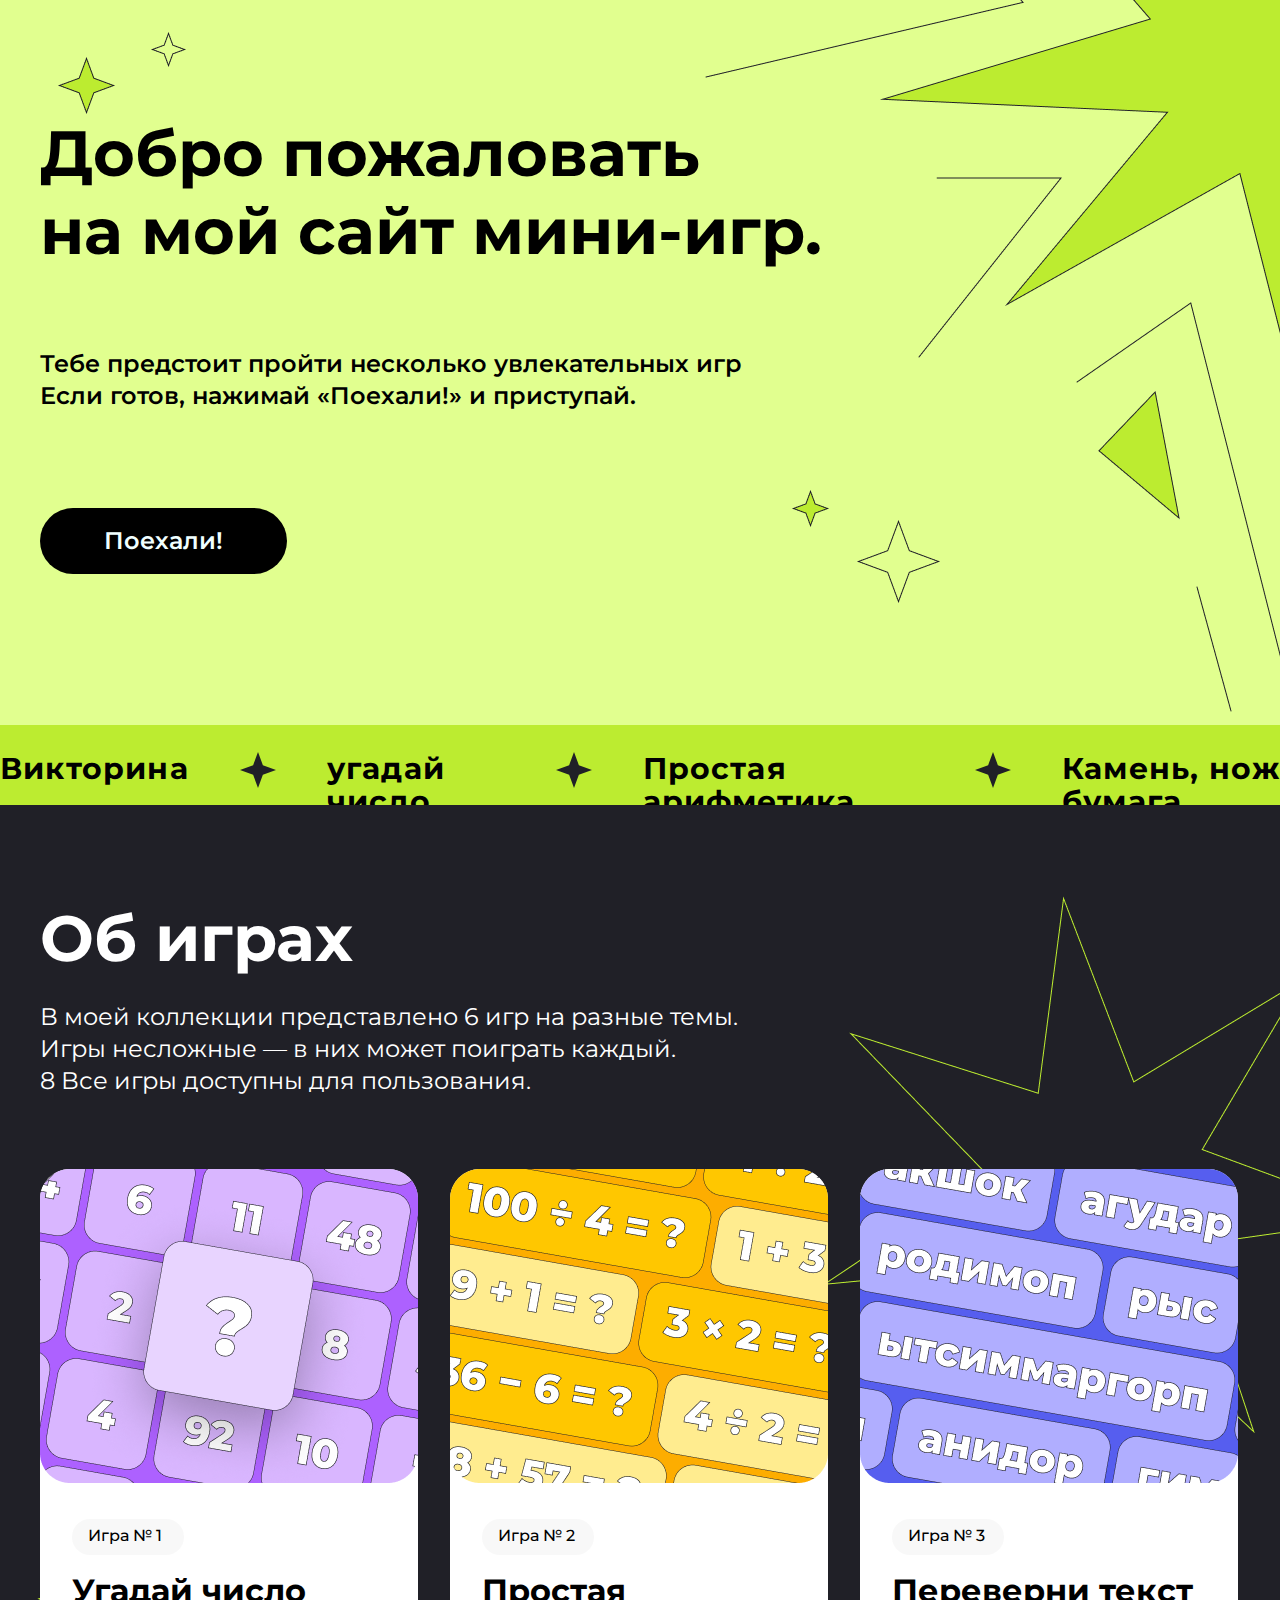
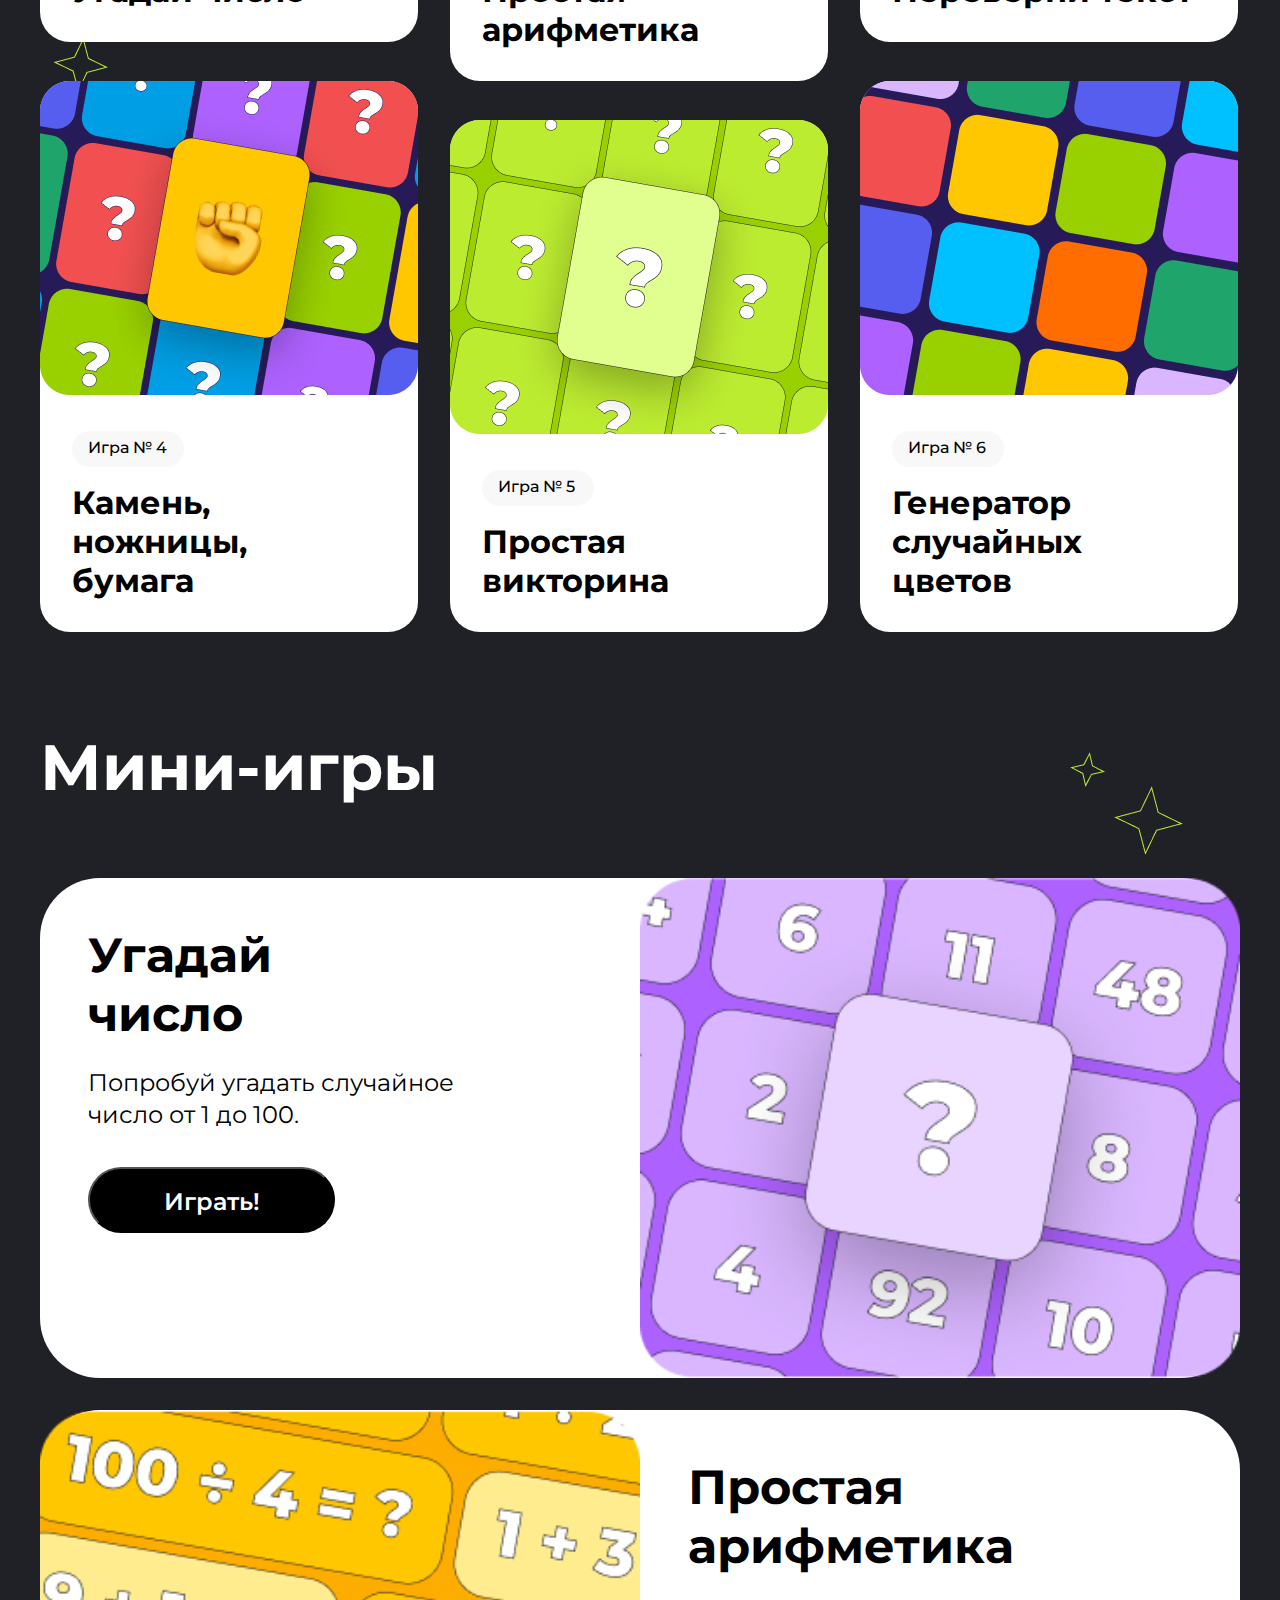
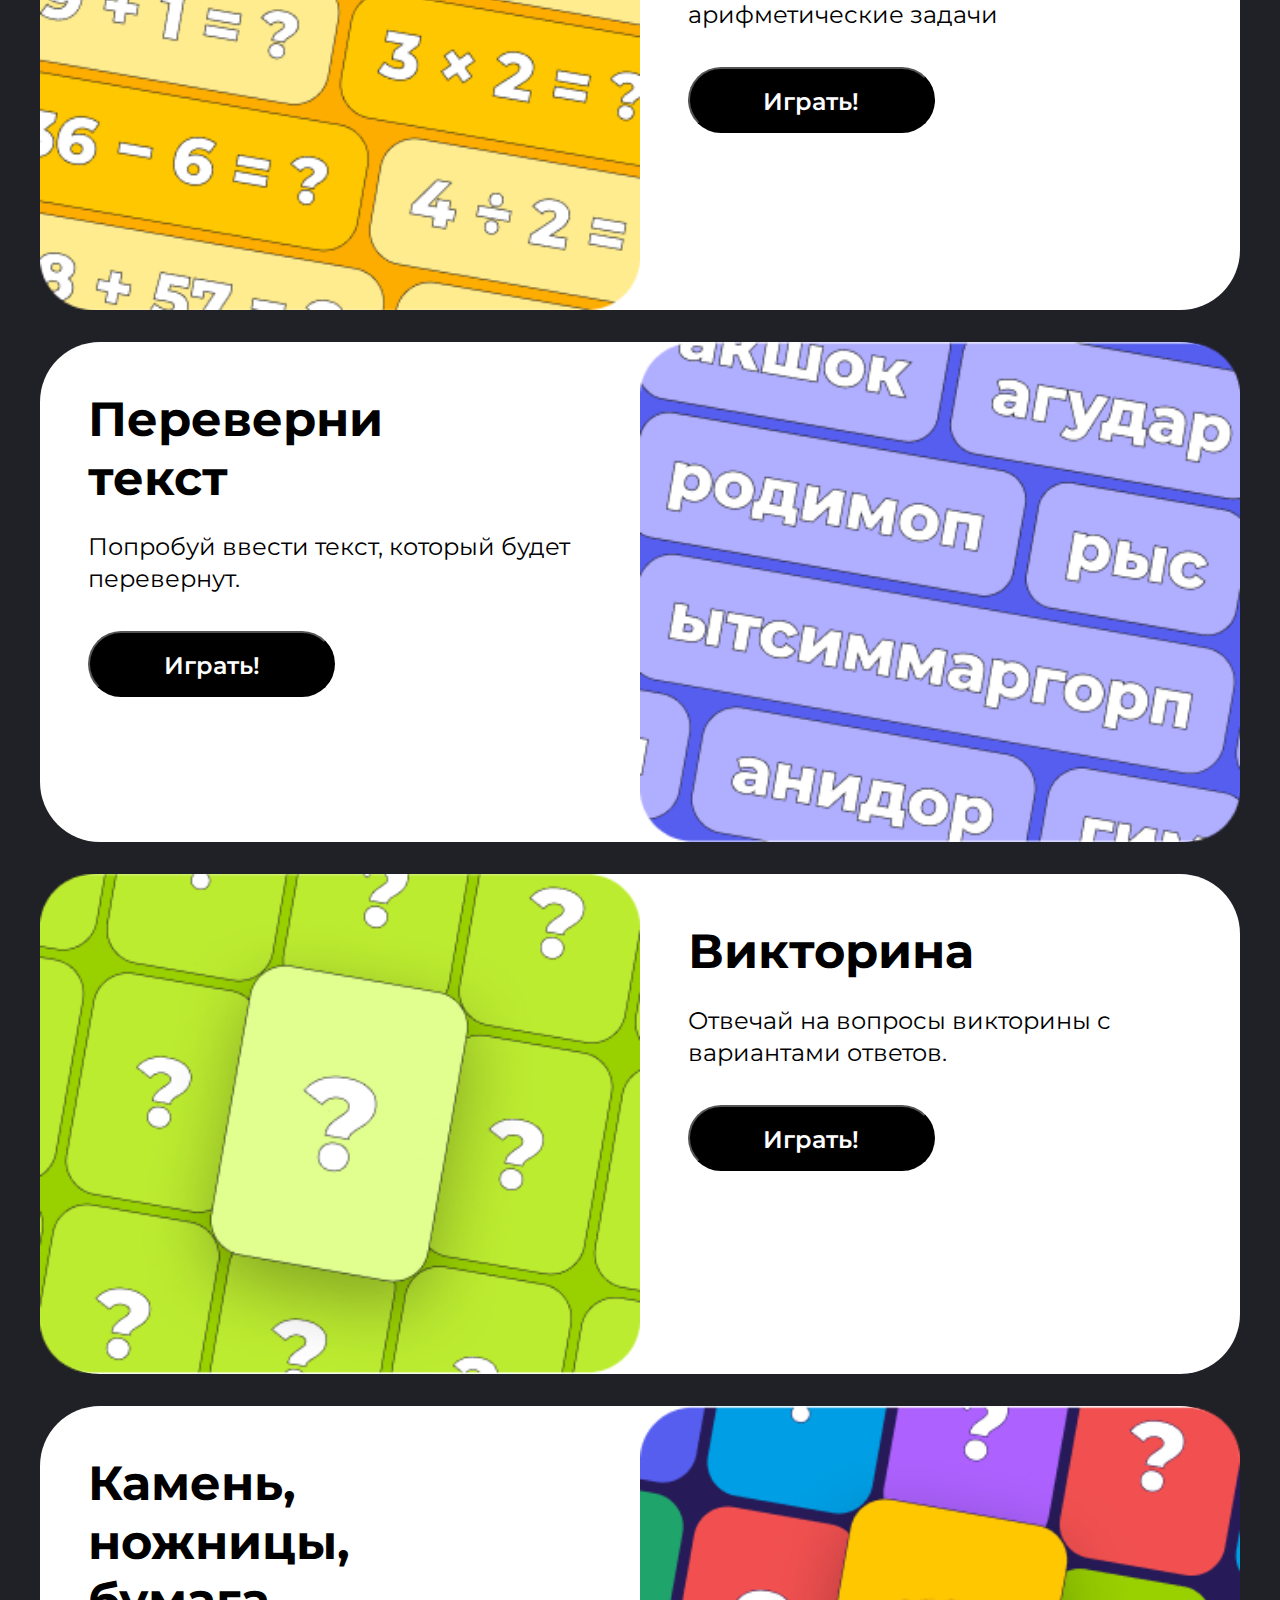
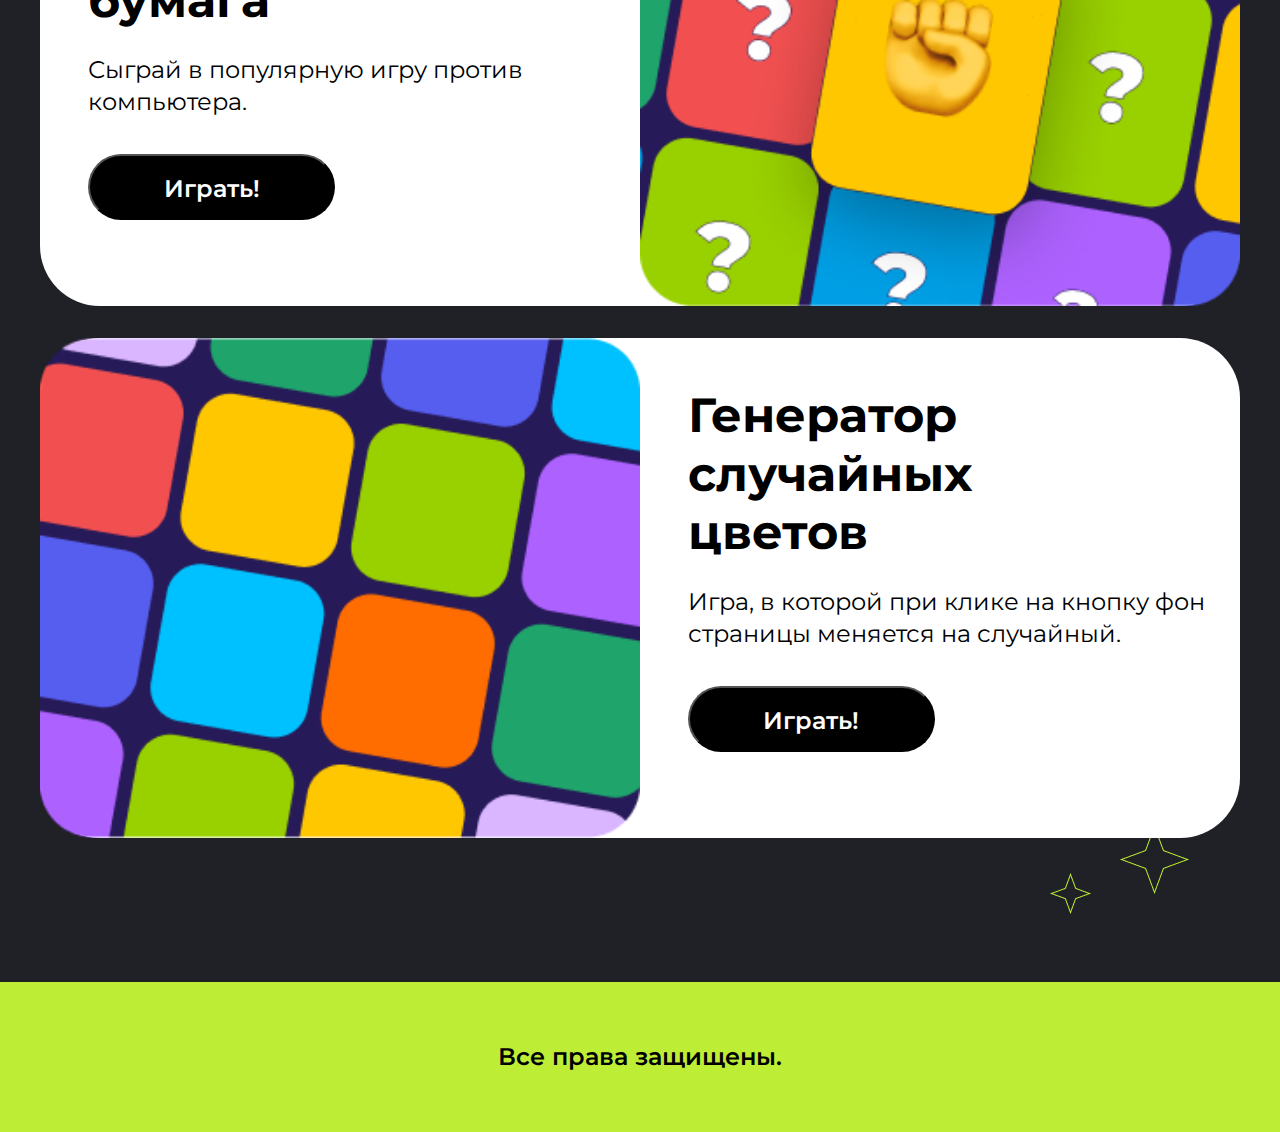
==== index.html @ 5c5d8365 "Курсовая работа" ====
<!DOCTYPE html>
<html lang="en">
<head>
    <meta charset="UTF-8">
    <meta name="viewport" content="width=device-width, initial-scale=1.0">
    <title>hallo world</title>
    <link rel="preconnect" href="https://fonts.googleapis.com">
<link rel="preconnect" href="https://fonts.gstatic.com" crossorigin>
<link href="https://fonts.googleapis.com/css2?family=Montserrat:ital,wght@0,400..700;1,100..900&display=swap" rel="stylesheet">
    <link rel="stylesheet" href="style.css">
    </head>
<body>
    <header class="header fon ">
    <section class="mid center">
    <h1 class="title">Добро пожаловать <br>на мой сайт мини-игр.</h1>
    <div class="paragraph"><p class="text"> Тебе предстоит пройти несколько увлекательных игр
                         Если готов, нажимай «Поехали!» и приступай.
    </div>
       <a class="button_go" href="#section-mid">Поехали!</a>   

        <div class="star__bottom ">
    </div>
    </section>
</header>
<div class="fon-footer">
<div class="strip-bottom">
    <h2 class="header-text">Викторина</h2>
    <img class="star-running" src="./img/Star-bottom.svg" alt="star">
    <h2 class="header-text">угадай число</h2>
    <img class="star-running" src="./img/Star-bottom.svg" alt="star">
    <h2 class="header-text">Простая арифметика</h2>
    <img class="star-running" src="./img/Star-bottom.svg" alt="star">
   <h2 class="header-text">Камень, ножницы, бумага</h2>
    <img class="star-running" src="./img/Star-bottom.svg" alt="star">
    <h2 class="header-text">Генератор случайных цветов</h2>
    <img class="star-running" src="./img/Star-bottom.svg" alt="star">
    <h2 class="header-text">Викторина</h2>
    <img class="star-running" src="./img/Star-bottom.svg" alt="star">
    <h2 class="header-text">угадай число</h2>
    <img class="star-running" src="./img/Star-bottom.svg" alt="star">
    <h2 class="header-text">Простая арифметика</h2>
    <img class="star-running" src="./img/Star-bottom.svg" alt="star">
   <h2 class="header-text">Камень, ножницы, бумага</h2>
    <img class="star-running" src="./img/Star-bottom.svg" alt="star">
    <h2 class="header-text">Генератор случайных цветов</h2>
    <img class="star-running" src="./img/Star-bottom.svg" alt="star">
</div>
</div>
<section class="game-box center" id="section-mid">
    <div class="about-g">
        <h1 class="title-g">Об играх</h1>
        <p class="text-bott">В моей коллекции представлено 6 игр на разные темы. <br>
            Игры несложные — в них может поиграть каждый. <br>8
         Все игры доступны для пользования.</p> 
        </div>
<div class="box-top">
 <div class="game-1 wrapper" id="game-1">
  <a href="#"><img class="mobile-img" src="./img/game1.png" alt="box_image"></a>
  <div class="cart-fon">
  <div class="cart-text">Игра № 1</div>
  <h1 class="cart-name">Угадай число</h1>
</div>
  </div>
    <div class="game-2 wrapper" id="game-2">
        <a href="#"><img class="mobile-img" src="./img/game2.png" alt="box_image"></a>
        <div class="cart-fon">
            <div class="cart-text">Игра № 2</div>
            <h1 class="cart-name">Простая <br> арифметика</h1>
          </div>
        </div>
    <div class="game-1 wrapper" id="game-3">
       <a href="#"> <img class="mobile-img" src="./img/game3.png" alt="box_image"></a>
        <div class="cart-fon">
            <div class="cart-text">Игра № 3</div>
            <h1 class="cart-name">Переверни текст</h1>
          </div>
    </div>
</div>
<div class="box-bottom">
    <div class="game-4 wrapper" id="game-4" >
        <a href="#"><img class="mobile-img" src="./img/game4.png" alt="box_image"></a>
        <div class="cart-fon">
            <div class="cart-text">Игра № 4</div>
            <h1 class="cart-name">Камень,<br>
                                  ножницы,<br>
                                  бумага</h1>
          </div>
    </div>
    <div class="game-2 wrapper" id="game-5">
            <a href="#"><img class="mobile-img" src="./img/game5.png" alt="box_image"></a>
            <div class="cart-fon">
                <div class="cart-text">Игра № 5</div>
                <h1 class="cart-name">Простая <br>
                                      викторина</h1>
              </div>
    </div>

    <div class="game-4 wrapper" id="game-6">
       <a href="#"><img class="mobile-img" src="./img/game6.png" alt="box_image"></a>
        <div class="cart-fon">
            <div class="cart-text">Игра № 6</div>
            <h1 class="cart-name">Генератор <br>
                                  случайных <br>
                                  цветов</h1>
          </div>
    </div>
</div>
</section>
<section class="top center">
    <div>
        <h1 class="text-mini" >Мини-игры</h1>
    </div>
        <div class="gap-games">
    <article class="cart1">
        <a  href="#game-1"> <img class="img-mini" src="./img/minigame1.png" alt=""></a>
        <div class="info">
            <h2 class="text-gamemini">Угадай число</h2>
            <p class="text-random">Попробуй угадать случайное <br>
                                   число от 1 до 100.</p>
            <button onclick="starGame();"  class="button-mini" >Играть!</button>
        </div>
    </article>
    <article class="cart2">
        <a href="#game-2"> <img class="img-mini" src="./img/minigame2.png" alt=""></a>
        <div class="info">
            <h2 class="text-gamemini">Простая арифметика</h2>
            <p class="text-random"> арифметические задачи</p>
            <button onclick="game2();" class="button-mini">Играть!</button>
        </div>
    </article>
    <article class="cart1">
        <a href="#game-3"> <img class="img-mini" src="./img/minigame3.png" alt=""></a>
        <div class="info">
            <h2 class="text-gamemini">Переверни текст</h2>
            <p class="text-random">Попробуй ввести текст, который будет перевернут.</p>
            <button onclick="game3();" class="button-mini">Играть!</button>
        </div>
    </article>
    <article class="cart2">
        <a href="#game-4"> <img class="img-mini" src="./img/minigame4.png" alt=""></a>
        <div class="info">
            <h2 class="text-gamemini">Викторина</h2>
            <p class="text-random">Отвечай на вопросы викторины с вариантами ответов. </p>
            <button onclick="Victorina();" class="button-mini">Играть!</button>
        </div>
    </article>
    <article class="cart3">
        <a href="#game-5"> <img class="img-mini" src="./img/minigame5.png" alt=""></a>
        <div class="info">
            <h2 class="text-gamemini">Камень, ножницы, бумага</h2>
            <p class="text-random">Сыграй в популярную игру против компьютера.</p>
            <button onclick="game5();" class="button-mini">Играть!</button>
        </div>
    </article>
    <article class=" cart4">
        <a href="#game-6"> <img class="img-mini" src="./img/minigame6.png" alt=""></a>
        <div class="info">
            <h2 class="text-gamemini">Генератор случайных цветов</h2>
            <p class="text-random">Игра, в которой при клике на кнопку фон страницы меняется на случайный.</p>
            <button onclick="game6();" class="button-mini">Играть!</button>
        </div>
    </article>
</div>
</section>
<section class="footer">
    <h1 class="footer-text">Все права защищены.</h1>
</section>
<script src="allgames.js"></script>
</body>
</html>
---- style.css ----
* {
  margin: 0;
  padding: 0;
}

html {
  scroll-behavior: smooth;
}

.center {
  padding-left: calc(50% - 600px);
  padding-right: calc(50% - 600px);
}

.fon {
  background-color: rgb(225, 255, 143);
  background-image: url(./img/Group\ 1597880566.png), url(./img/star\ top.png), url(./img/star\ bottom.png);
  background-repeat: no-repeat;
  background-position: calc(100% + 500px) -410px, 5% 5%, 70% 80%;
  padding-top: 69px;
  padding-bottom: 151px;
}

.star__top {
  margin-left: 156px;
  margin-right: 1249px;
}

.star__big_top {
  margin-left: 63px;
  margin-right: 1320px;
}

.mid {
  padding-top: 45px;
  padding-right: 551px;
  display: flex;
  flex-direction: column;
  flex-wrap: wrap;
}

.title {
  font-family: Montserrat;
  font-size: 64px;
  font-weight: 600px;
  line-height: 78.02px;
  text-align: left;
  max-width: 1200px;
}

.paragraph {
  max-width: 1200px;
}

.text {
  font-family: Montserrat;
  font-size: 24px;
  font-weight: 600;
  line-height: 32px;
  text-align: left;
  padding-bottom: 48px;
  max-width: 720px;
}

.button_go {
  text-decoration: none;
  color: azure;
  width: 247px;
  background-color: black;
  gap: 10px;
  border-radius: 60px;
  border: 1px 0px 0px 0px;
  font-family: Montserrat;
  font-size: 24px;
  font-weight: 600;
  line-height: 34.01px;
  text-align: center;
  padding-top: 16px;
  padding-bottom: 16px;
  margin-top: 48px;
}

.button_go:hover {
  background-color: #fff;
  color: black;
}

.star__bottom {
  padding-left: 948px;
  padding-right: 455px;
}

.star__bottom_big {
  padding-left: 1013px;
  padding-right: 344px;
  margin-bottom: 59px;
}

.fon-footer {
  background-color: #BCEC30;
  max-width: 100%;
  overflow: hidden;
}

.strip-bottom {
  width: 320%;
  display: flex;
  gap: 51px;
  height: 80px;
  animation: scrloll-Left-Rirht 20s linear infinite;
}

@keyframes scrloll-Left-Rirht {
  from {
    transform: translatex(0%);
  }
  to {
    transform: translatex(-100%);
  }
}
.header-text {
  font-family: Montserrat;
  font-size: 30px;
  font-weight: 700;
  line-height: 33px;
  letter-spacing: 0.04em;
  text-align: left;
  padding-top: 27px;
}

.star-running {
  width: 36px;
  height: 36px;
  padding-top: 27px;
  padding-bottom: 27px;
}

.text_footer {
  font-family: Montserrat;
  font-size: 30px;
  font-weight: 700;
  line-height: 33px;
  letter-spacing: 0.04em;
  text-align: left;
  color: rgb(32, 32, 39);
}

.game-box {
  background: rgb(32, 32, 39);
  background-image: url(./img/Star\ 1.png), url(./img/star\ game.png);
  background-repeat: no-repeat;
  background-position: 100% 10%, 3% 57%;
  padding-bottom: 50px;
}

.box-top {
  display: block;
  display: flex;
  gap: 32px;
}

.box-bottom {
  display: flex;
  align-items: flex-end;
  gap: 32px;
}

.about-g {
  padding-top: 94px;
}

.title-g {
  width: 314px;
  height: 78px;
  font-family: Montserrat;
  font-size: 64px;
  font-weight: 700;
  line-height: 78.02px;
  text-align: left;
  color: rgb(255, 255, 255);
  margin-bottom: 24px;
}

.text-bott {
  font-family: Montserrat;
  font-size: 24px;
  font-weight: 400;
  line-height: 32px;
  text-align: left;
  color: rgb(255, 255, 255);
  margin-bottom: 72px;
}

.game-1 {
  height: 473px;
  background-color: #fff;
  gap: 0px;
  opacity: 0px;
  border-radius: 30px 30px 30px 30px;
}

.game-2 {
  height: 512px;
  background-color: #fff;
  gap: 0px;
  opacity: 0px;
  border-radius: 30px 30px 30px 30px;
}

.game-4 {
  height: 551px;
  background-color: #fff;
  gap: 0px;
  opacity: 0px;
  border-radius: 30px 30px 30px 30px;
}

.cart-fon {
  padding: 32px 32px 36px 32px;
  gap: 10px;
  border-radius: 0px 0px 30px 30px;
  opacity: 0px;
}

.cart-text {
  font-family: Montserrat;
  font-size: 16px;
  font-weight: 500;
  line-height: 17.6px;
  text-align: left;
  color: black;
  width: 80px;
  margin-bottom: 16px;
  padding-top: 32px;
  padding-left: 16px;
  padding-right: 16px;
  padding: 8px 16px 10px 16px;
  gap: 0px;
  border-radius: 52.58px;
  opacity: 0px;
  background-color: rgba(247, 247, 247, 0.838);
}

.cart-name {
  font-family: Montserrat;
  font-size: 32px;
  font-weight: 700;
  line-height: 39.01px;
  text-align: left;
}

.wrapper {
  transform: 3s all;
}

.wrapper:hover {
  transform: scale(110%);
}

.top {
  height: 3500px;
  background: rgb(32, 32, 39);
  background-image: url(./img/starforgamestop.png), url(./img/starforgamesbottom.png);
  background-position: 92% 2%, 92% 98%;
  background-repeat: no-repeat;
}

.gap-games {
  gap: 32px;
  display: flex;
  flex-direction: column;
}

.text-mini {
  font-family: Montserrat;
  font-size: 64px;
  font-weight: 700;
  line-height: 78.02px;
  text-align: left;
  color: #fff;
  padding-top: 46px;
  padding-bottom: 72px;
}

.cart1 {
  height: 500px;
  background-color: #fff;
  border-radius: 60px;
  display: flex;
  flex-direction: row-reverse;
  justify-content: space-between;
}

.cart2 {
  height: 500px;
  background-color: #fff;
  border-radius: 60px;
  display: flex;
}

.cart3 {
  height: 500px;
  background-color: #fff;
  border-radius: 60px;
  display: flex;
  flex-direction: row-reverse;
  justify-content: space-between;
}

.cart4 {
  height: 500px;
  background-color: #fff;
  border-radius: 60px;
  display: flex;
  justify-content: space-between;
}

.img-mini {
  height: 100%;
  border-radius: 30px;
}

.text-gamemini {
  font-family: Montserrat;
  font-size: 48px;
  font-weight: 700;
  line-height: 58.51px;
  text-align: left;
  margin-top: 48px;
  margin-bottom: 24px;
  max-width: 300px;
}

.text-random {
  font-family: Montserrat;
  font-size: 24px;
  font-weight: 400;
  line-height: 32px;
  text-align: left;
}

.button-mini {
  width: 247px;
  height: 66px;
  padding: 16px 28px 16px 28px;
  gap: 10px;
  border-radius: 60px;
  background-color: black;
  margin-top: 36px;
  font-family: Montserrat;
  font-size: 24px;
  font-weight: 600;
  line-height: 34.01px;
  text-align: center;
  color: #fff;
}

.info {
  padding-left: 48px;
}

.footer {
  height: 150px;
  background: rgb(189, 237, 53);
}

.footer-text {
  font-family: Montserrat;
  font-size: 24px;
  font-weight: 600;
  line-height: 29.26px;
  text-align: center;
  padding-top: 60px;
  padding-bottom: 61px;
}

@media (max-width: 1068px) {
  .center {
    padding-left: 16px;
    padding-right: 16px;
  }
  .fon {
    background-image: url(./img/starformobile.png), url(./img/topstarmobile.png), url(./img/bottomstarmobile.png);
    background-position: 180% -25%, 10% 5%, 90% 95%;
    padding-top: 50px;
    padding-bottom: 144px;
  }
  .mid {
    padding-top: 45px;
    display: flex;
    flex-direction: row;
  }
  .title {
    font-family: Montserrat;
    font-size: 40px;
    font-weight: 700;
    line-height: 48.76px;
    text-align: center;
  }
  .text {
    height: 60px;
    font-family: Montserrat;
    font-size: 16px;
    font-weight: 400;
    line-height: 19.5px;
    text-align: center;
    padding-left: 24px;
    padding-right: 24px;
  }
  .button_go {
    gap: 10px;
    border-radius: 60px;
    border: 1px 0px 0px 0px;
    font-family: Montserrat;
    font-size: 16px;
    font-weight: 600;
    line-height: 22.67px;
    text-align: center;
    padding-left: 103px;
    padding-right: 103px;
    margin-left: 29px;
    margin-top: 0px;
    margin-right: 36px;
  }
  .button_go_go:hover {
    background-color: #fff;
    color: black;
  }
  .header-text {
    font-family: Montserrat;
    font-size: 16px;
    font-weight: 700;
    line-height: 17.6px;
    letter-spacing: 0.04em;
    text-align: left;
    padding: 17px;
  }
  .star-running {
    width: 19.34px;
    height: 19.34px;
    padding: 17px;
  }
  .strip-bottom {
    width: 3260px;
    height: 51px;
    display: flex;
    gap: 27px;
  }
  .top {
    top: 700px;
    background: rgb(32, 32, 39);
    height: 3782px;
  }
  .game-box {
    display: none;
  }
  .top {
    display: block;
  }
  .footer {
    display: block;
  }
  .text-mini {
    font-family: Montserrat;
    font-size: 40px;
    font-weight: 700;
    line-height: 48.76px;
    text-align: left;
    color: #fff;
    padding-top: 48px;
    padding-bottom: 48px;
  }
  .gap-games {
    display: flex;
    flex-direction: column;
    gap: 32px;
    padding-bottom: 48px;
  }
  .cart1 {
    height: 528px;
    max-width: 343px;
    border-radius: 27.22px 27px 27px 27px;
    background: rgb(255, 255, 255);
    display: flex;
    flex-direction: column;
    justify-content: flex-start;
  }
  .img-mini {
    max-width: 343px;
    height: 285px;
    border-radius: 30px;
  }
  .info {
    padding-left: 29px;
  }
  .cart2 {
    width: 343px;
    height: 567.63px;
    background-color: #fff;
    border-radius: 30px 30px 30px 30px;
    display: flex;
    flex-direction: column;
    justify-content: flex-start;
  }
  .cart3 {
    width: 343px;
    background-color: #fff;
    border-radius: 30px;
    height: 606.63px;
    display: flex;
    flex-direction: column;
    justify-content: flex-start;
  }
  .cart4 {
    width: 343px;
    background-color: #fff;
    border-radius: 30px;
    height: 626.63px;
    display: flex;
    flex-direction: column;
    justify-content: flex-start;
  }
  .text-gamemini {
    font-family: Montserrat;
    font-size: 32px;
    font-weight: 700;
    line-height: 39.01px;
    text-align: left;
    color: black;
    margin-top: 29px;
    margin-bottom: 16px;
  }
  .text-random {
    font-family: Montserrat;
    font-size: 16px;
    font-weight: 400;
    line-height: 19.5px;
    text-align: left;
  }
  .button-mini {
    text-decoration: none;
    background-color: black;
    border-radius: 60px 60px 60px 60px;
    border: 1px 0px 0px 0px;
    width: 285px;
    height: 55px;
    font-family: Montserrat;
    font-size: 16px;
    font-weight: 600;
    line-height: 22.67px;
    text-align: center;
    color: #fff;
    margin-top: 32px;
  }
  .button-mini2 {
    text-decoration: none;
    background-color: black;
    border-radius: 60px 60px 60px 60px;
    border: 1px 0px 0px 0px;
    width: 285px;
    height: 55px;
    font-family: Montserrat;
    font-size: 16px;
    font-weight: 600;
    line-height: 22.67px;
    text-align: center;
    color: #fff;
    margin-top: 24px;
  }
  .button-mini3 {
    text-decoration: none;
    background-color: black;
    border-radius: 60px 60px 60px 60px;
    border: 1px 0px 0px 0px;
    width: 285px;
    height: 55px;
    font-family: Montserrat;
    font-size: 16px;
    font-weight: 600;
    line-height: 22.67px;
    text-align: center;
    color: #fff;
  }
  .footer {
    background-color: rgb(189, 237, 53);
    padding-right: 16px;
    height: 100px;
  }
  .footer-text {
    font-family: Montserrat;
    font-size: 16px;
    font-weight: 600;
    line-height: 19.5px;
    text-align: center;
    padding-top: 40px;
    padding-bottom: 40px;
  }
}/*# sourceMappingURL=style.css.map */
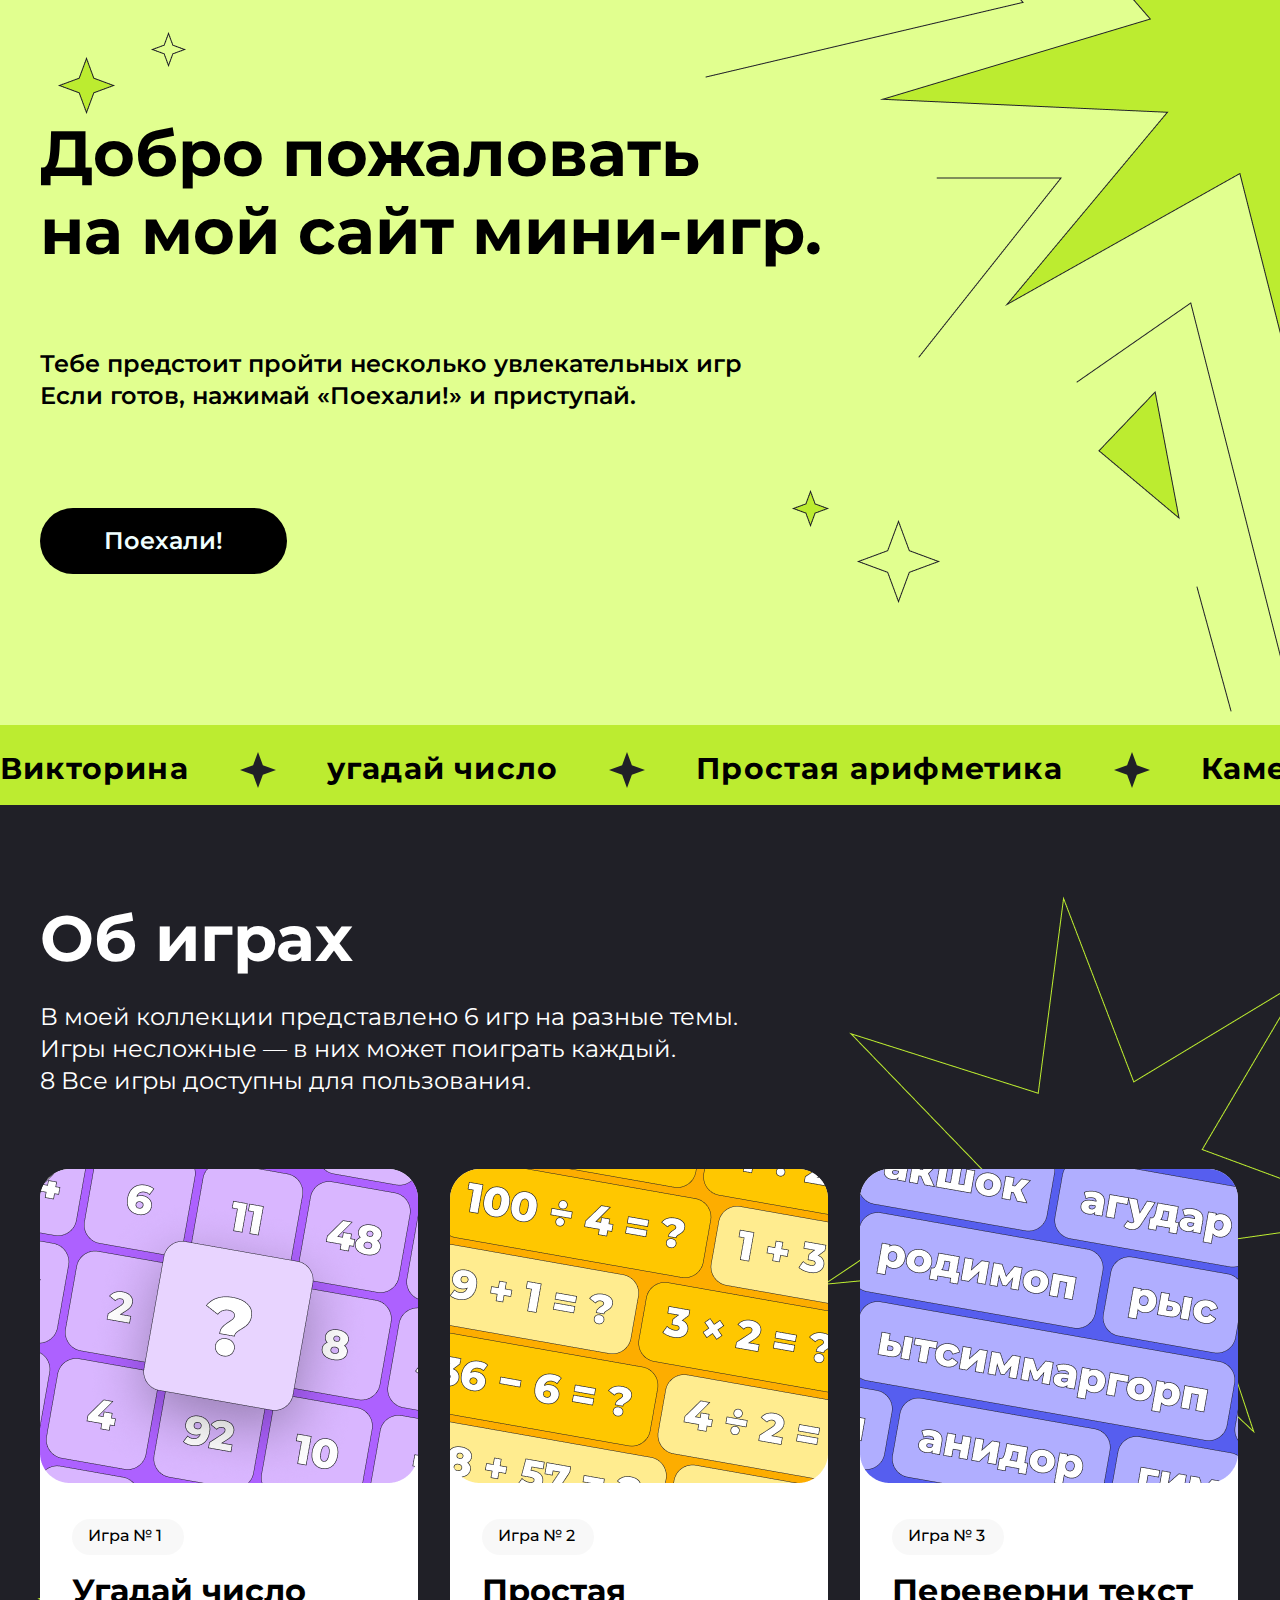
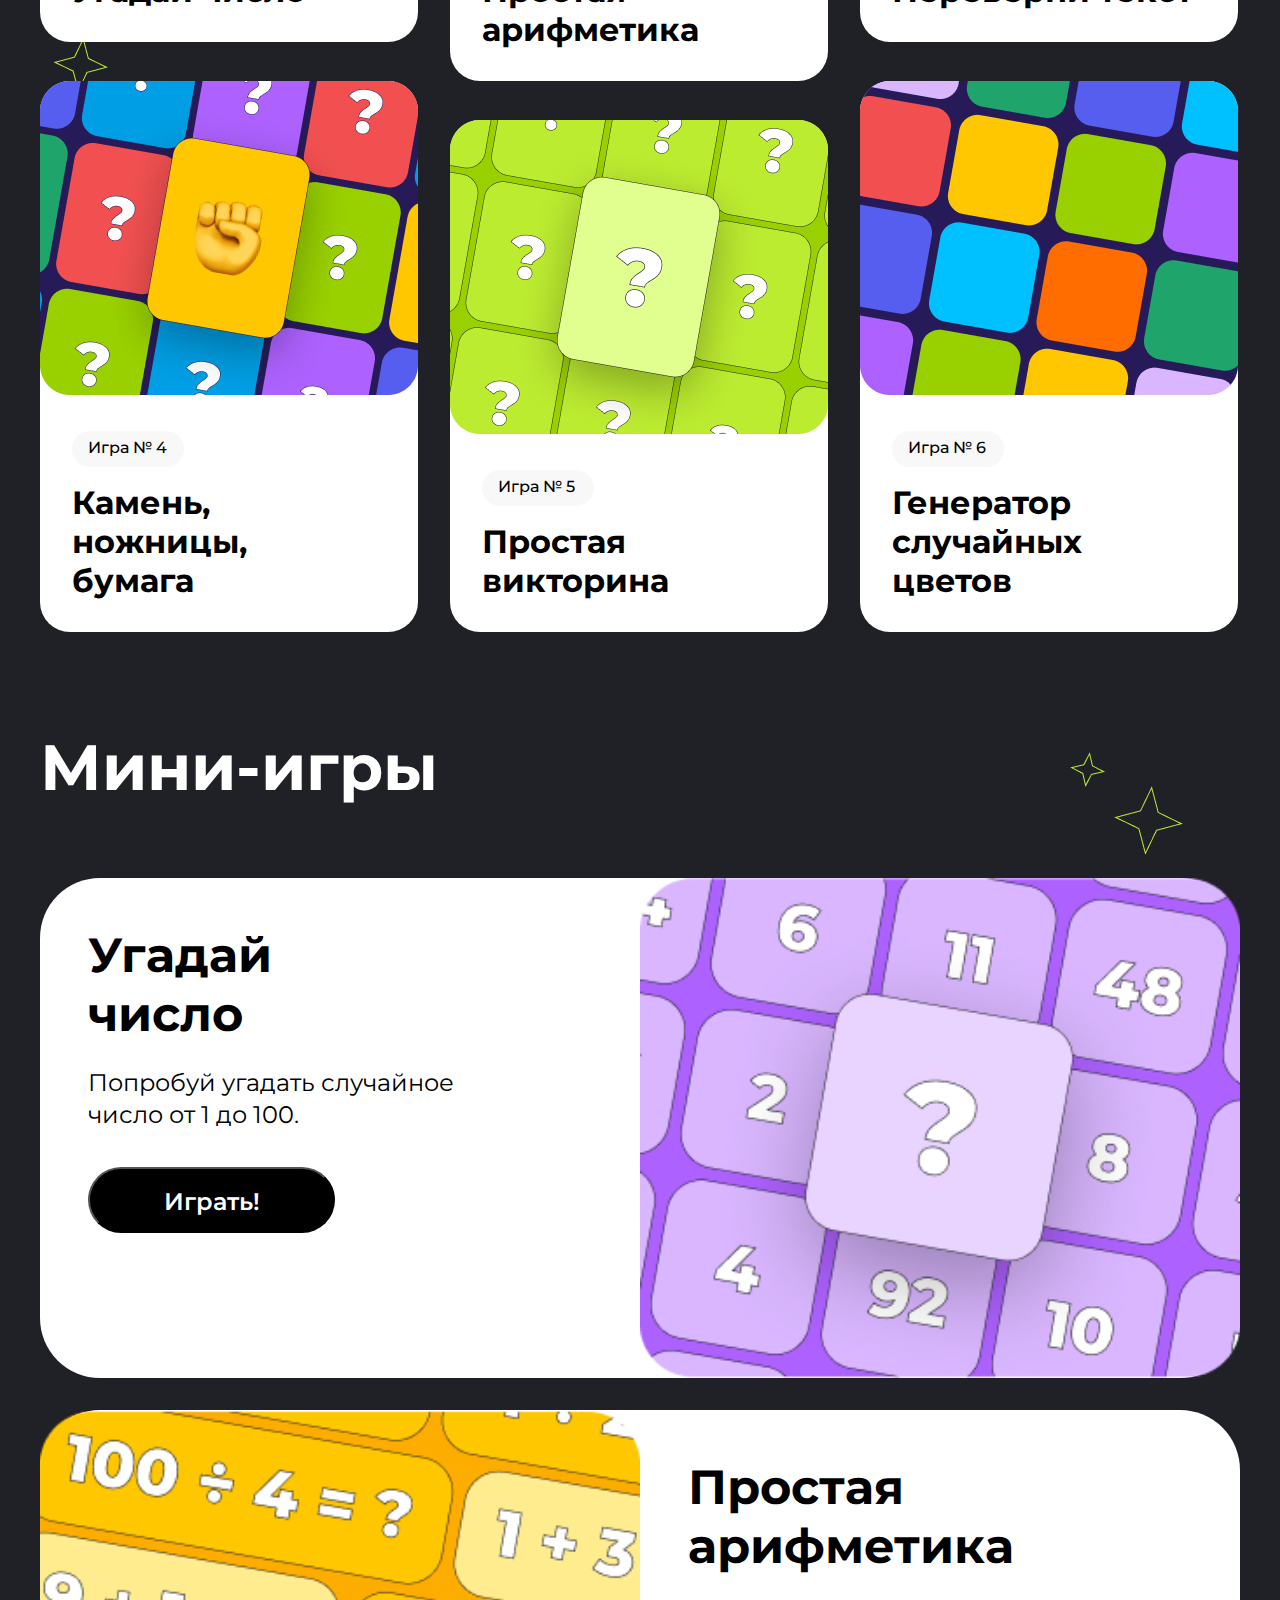
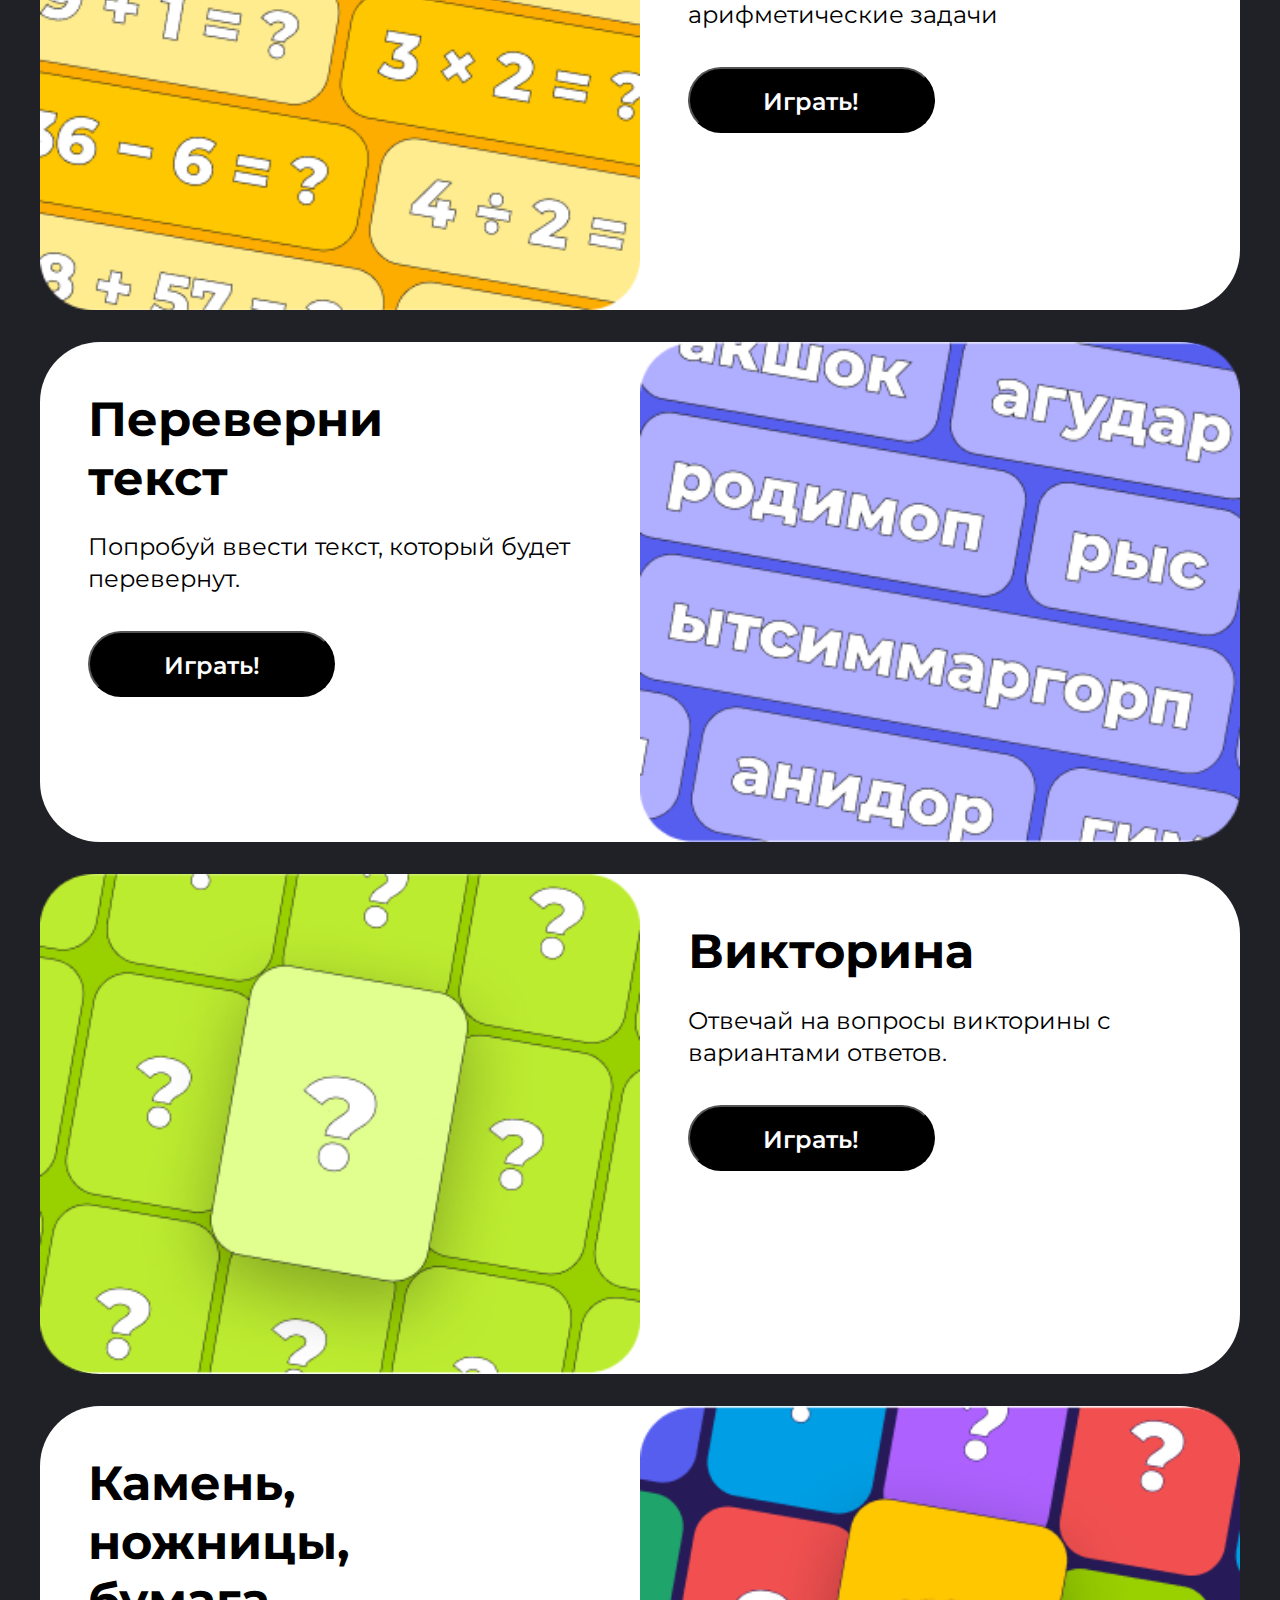
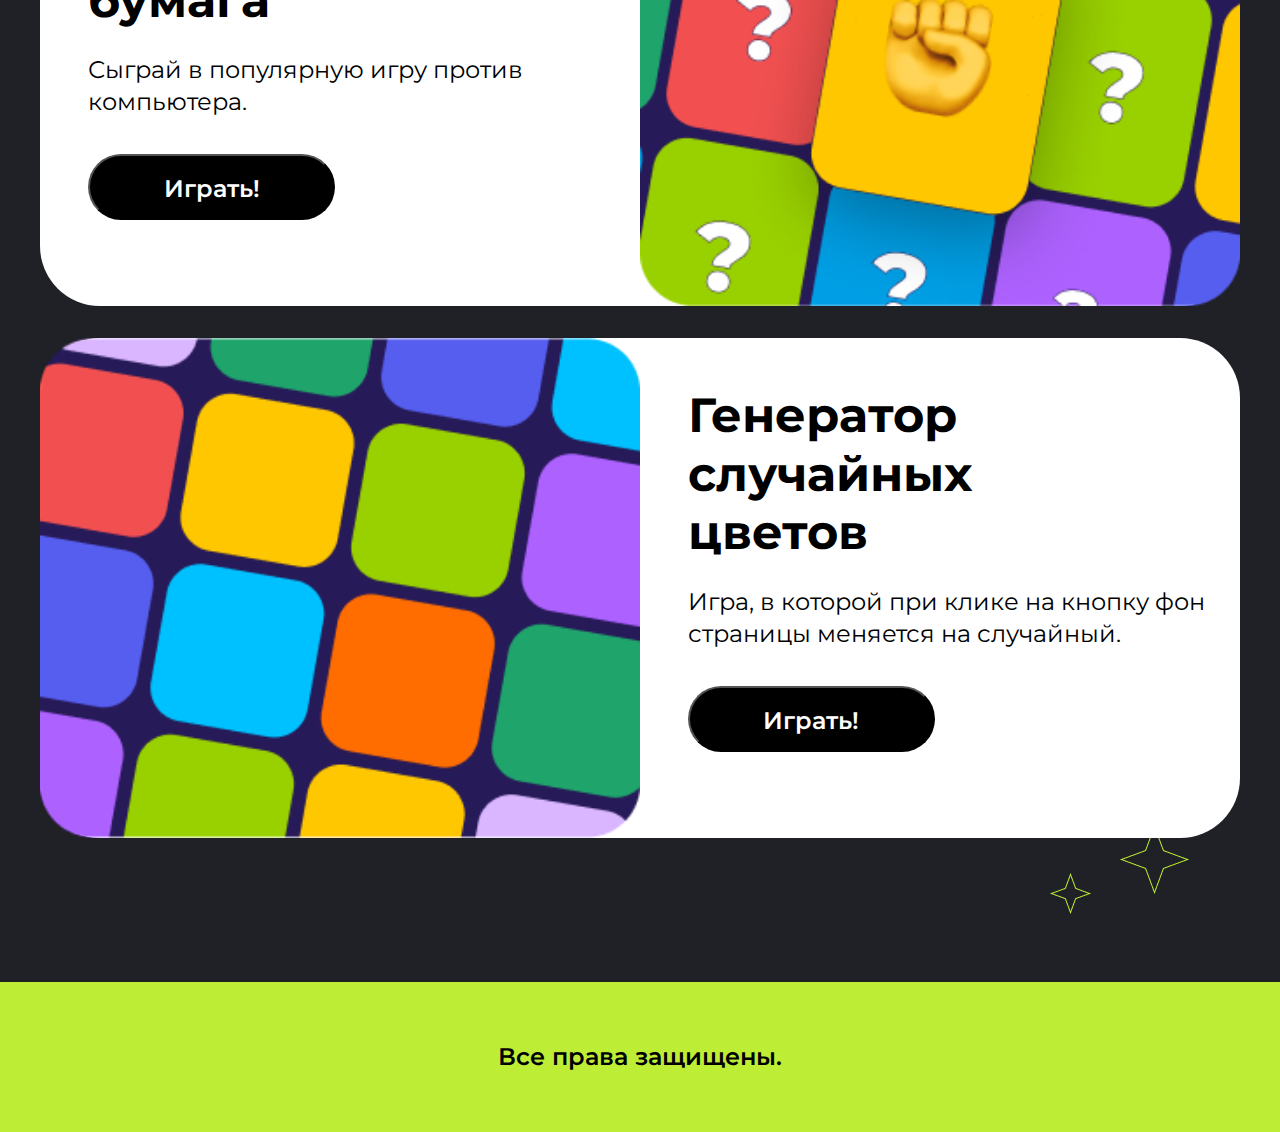
==== commit 060ea1a1: "Подкоректировал бегущую строку" ====
--- a/index.html
+++ b/index.html
@@ -10,7 +10,7 @@
     <link rel="stylesheet" href="style.css">
     </head>
 <body>
-    <header class="header fon ">
+    <header class="header fon">
     <section class="mid center">
     <h1 class="title">Добро пожаловать <br>на мой сайт мини-игр.</h1>
     <div class="paragraph"><p class="text"> Тебе предстоит пройти несколько увлекательных игр
--- a/style.css
+++ b/style.css
@@ -103,11 +103,11 @@
 }
 
 .strip-bottom {
-  width: 320%;
+  width: 200%;
   display: flex;
   gap: 51px;
   height: 80px;
-  animation: scrloll-Left-Rirht 20s linear infinite;
+  animation: scrloll-Left-Rirht 10s linear infinite;
 }
 
 @keyframes scrloll-Left-Rirht {
@@ -126,6 +126,7 @@
   letter-spacing: 0.04em;
   text-align: left;
   padding-top: 27px;
+  text-wrap: nowrap;
 }
 
 .star-running {
@@ -441,10 +442,13 @@
     padding: 17px;
   }
   .strip-bottom {
-    width: 3260px;
+    width: 200%;
     height: 51px;
     display: flex;
     gap: 27px;
+  }
+  .header-text {
+    text-wrap: nowrap;
   }
   .top {
     top: 700px;
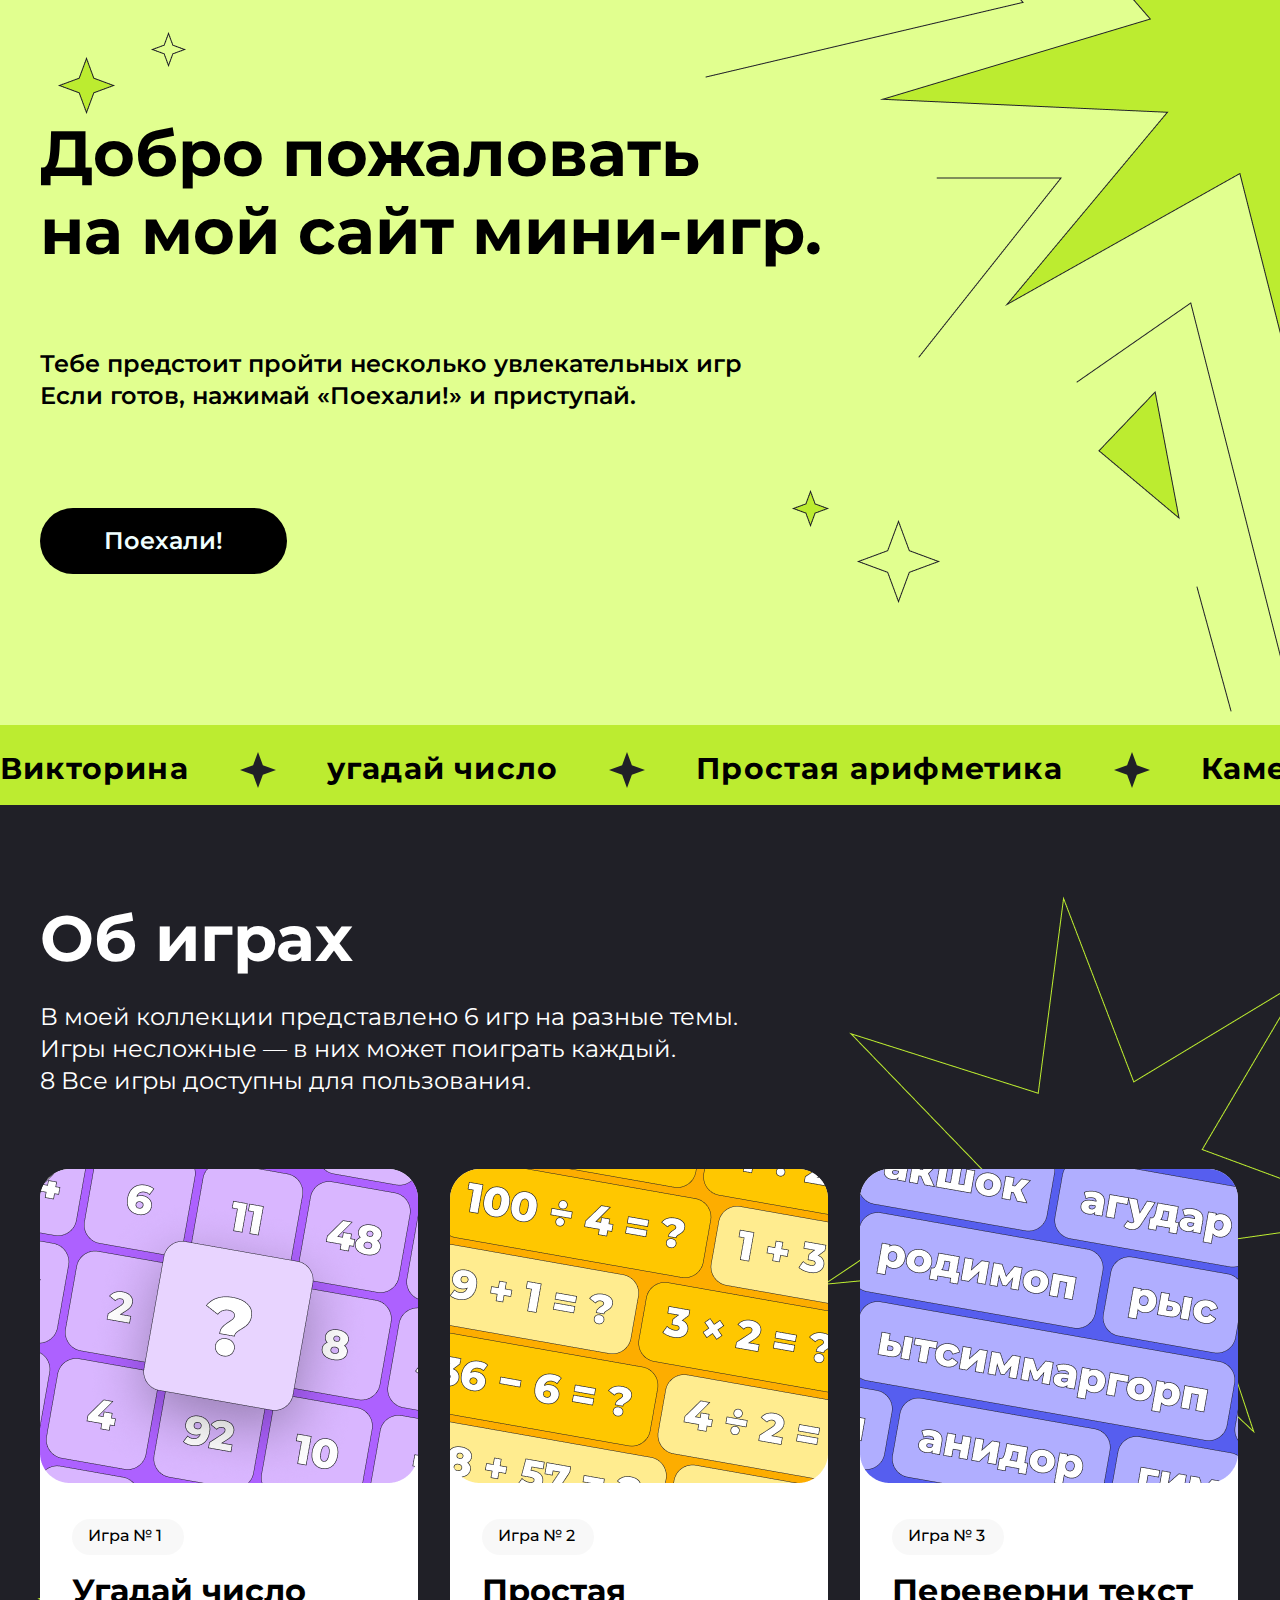
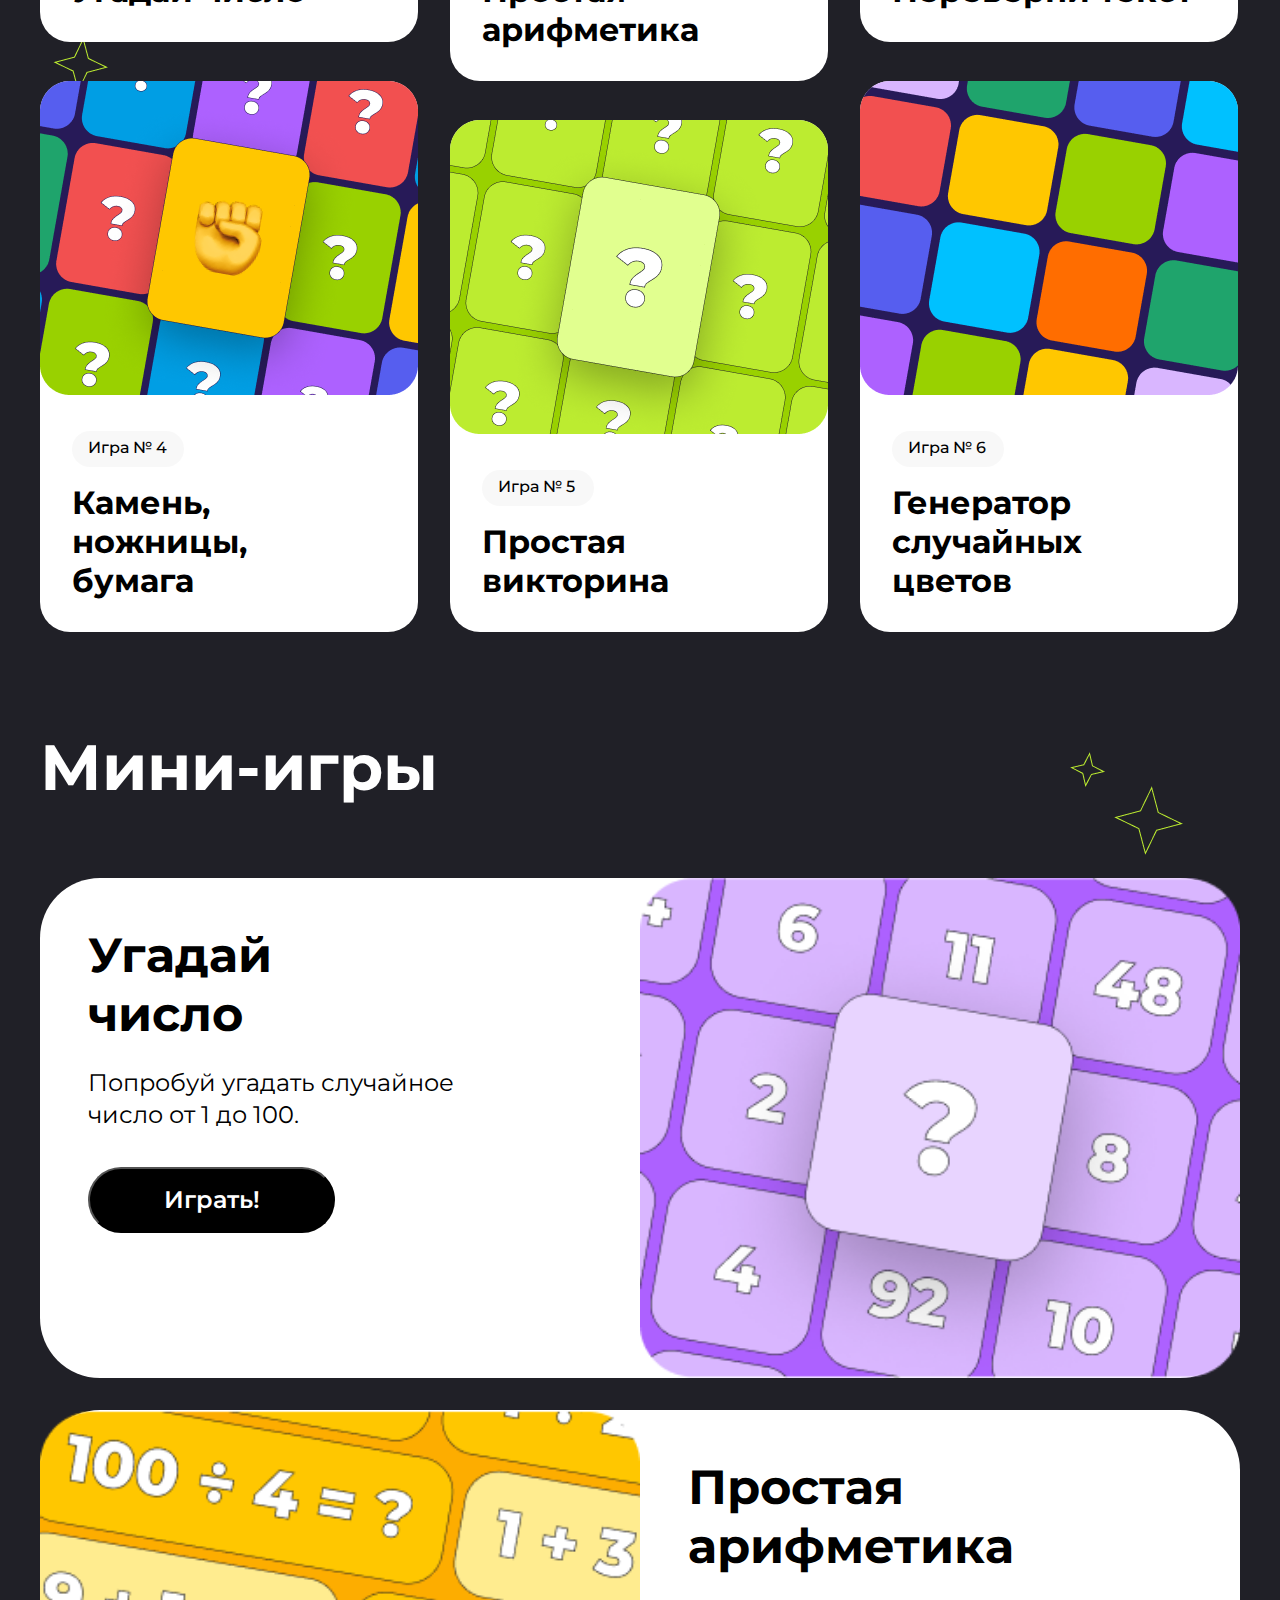
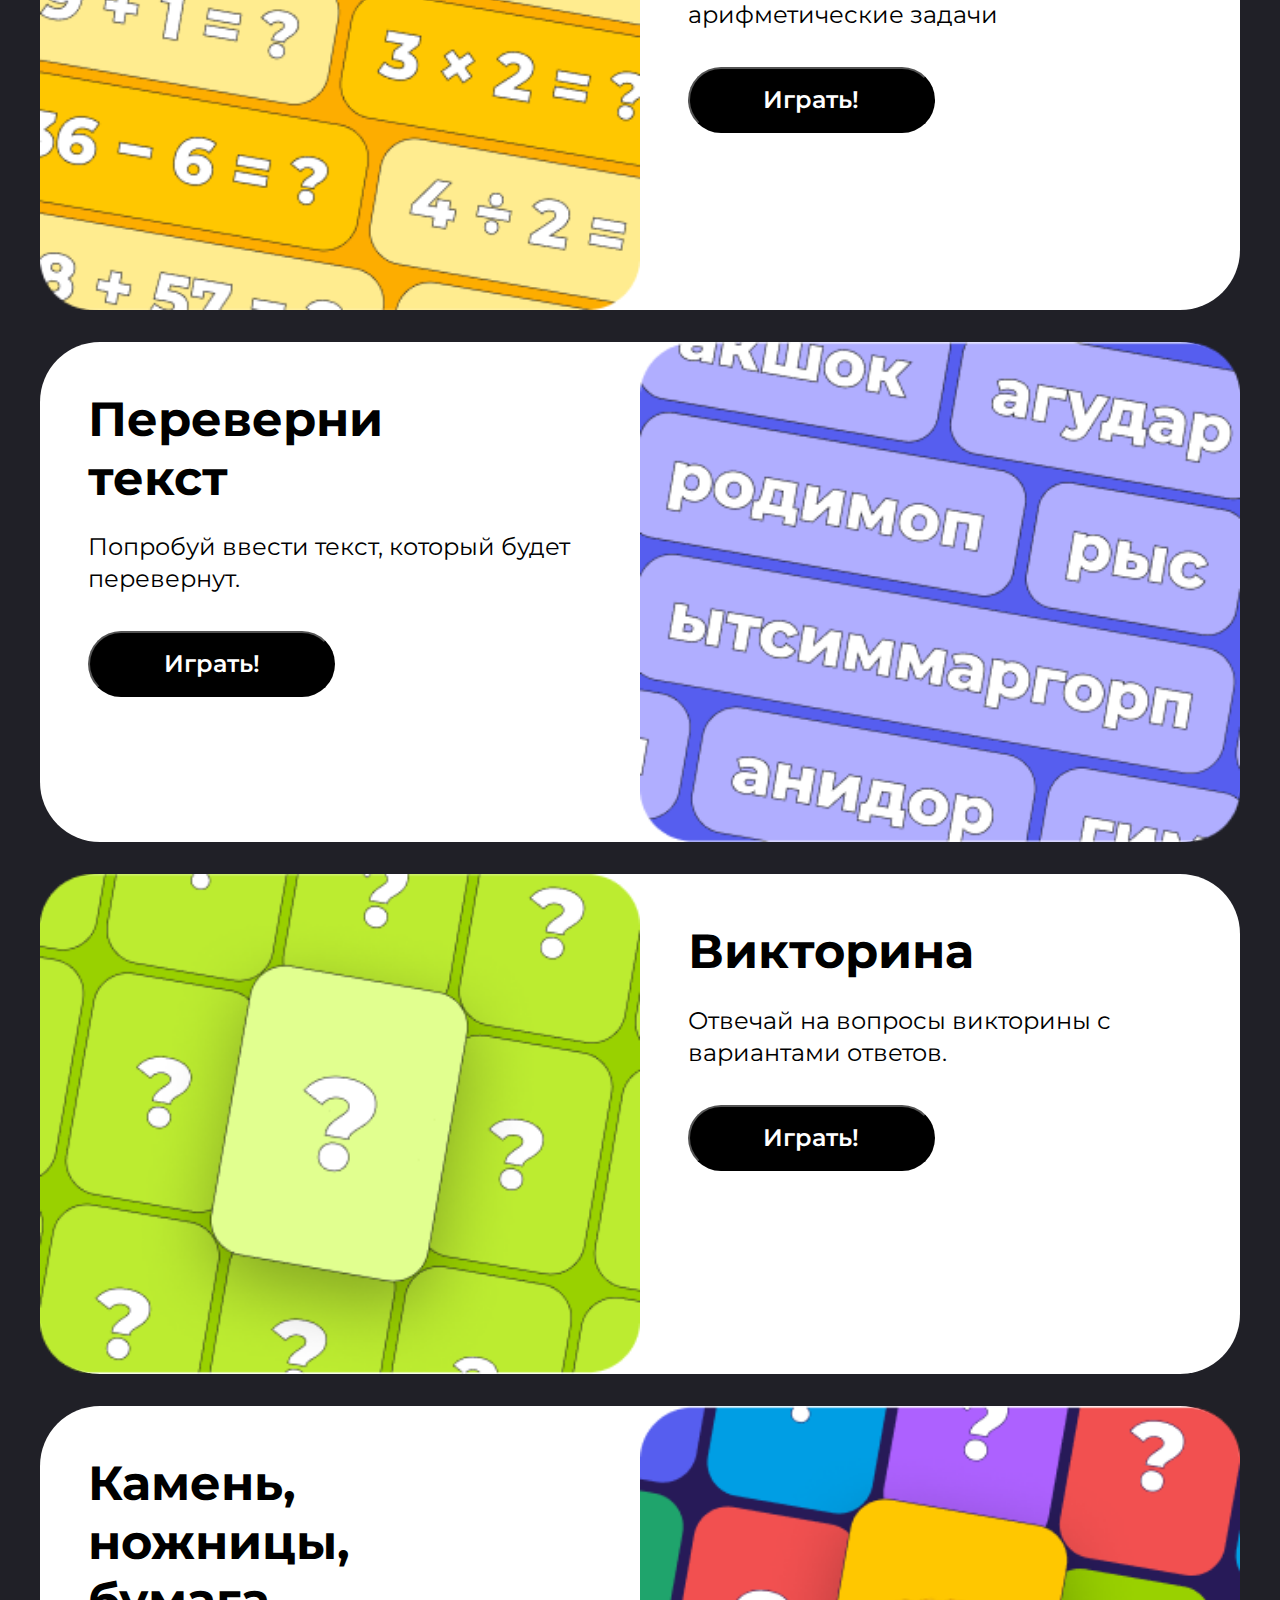
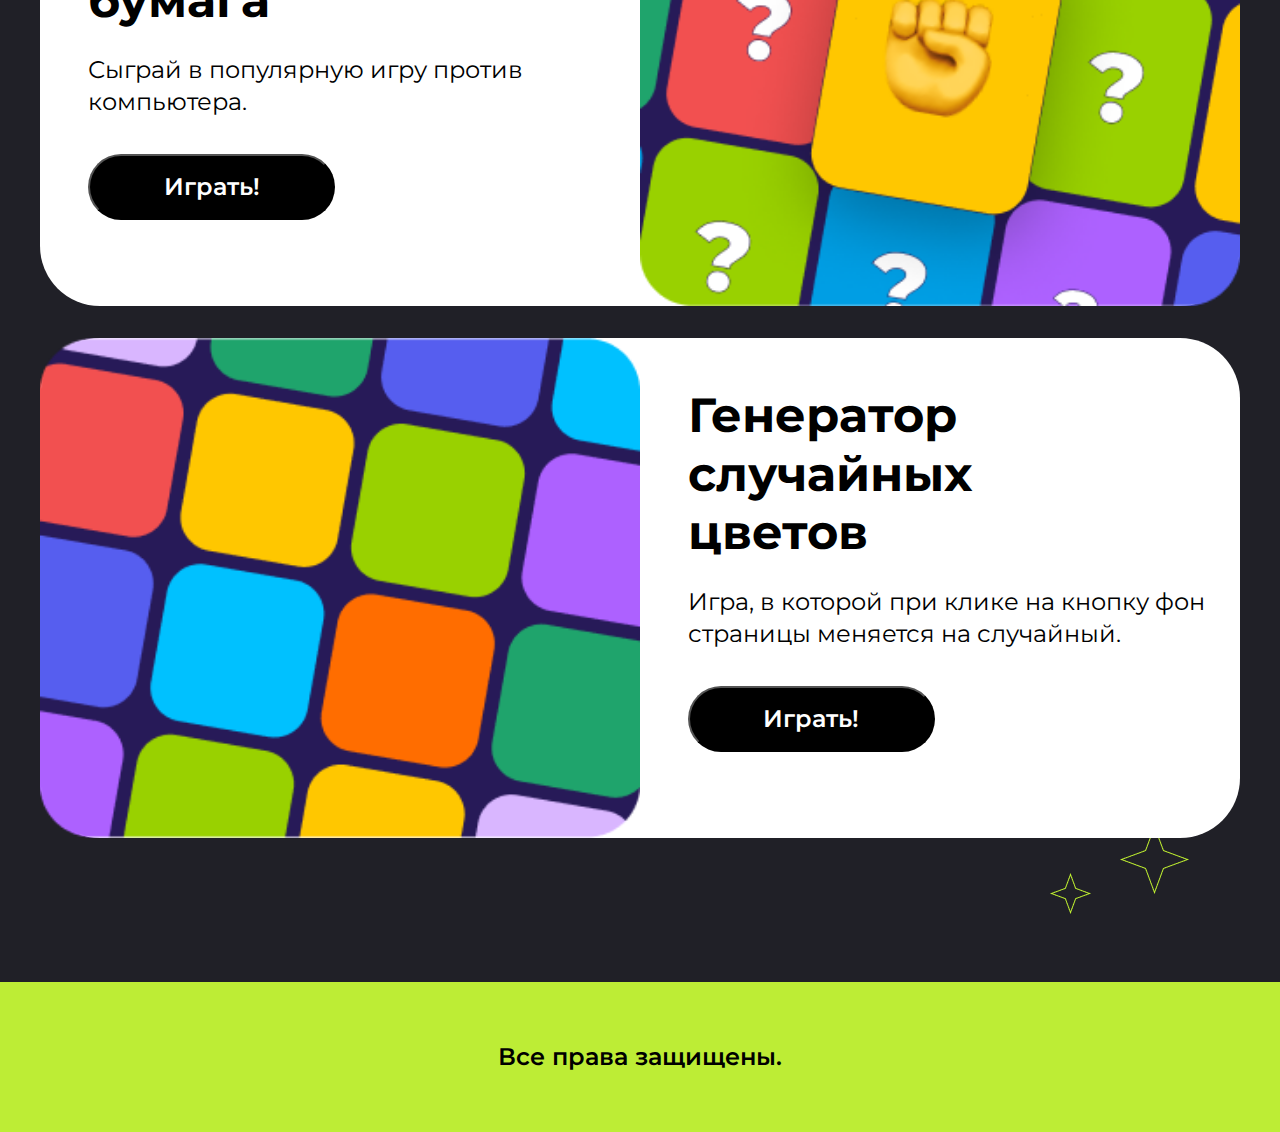
==== commit 633e7165: "Добавил планшетную версию , эффекты наведения на кнопку , исправил названия классов" ====
--- a/index.html
+++ b/index.html
@@ -47,29 +47,29 @@
 </div>
 </div>
 <section class="game-box center" id="section-mid">
-    <div class="about-g">
-        <h1 class="title-g">Об играх</h1>
-        <p class="text-bott">В моей коллекции представлено 6 игр на разные темы. <br>
+    <div class="about-collection">
+        <h1 class="title-minigame">Об играх</h1>
+        <p class="text-description">В моей коллекции представлено 6 игр на разные темы. <br>
             Игры несложные — в них может поиграть каждый. <br>8
          Все игры доступны для пользования.</p> 
         </div>
 <div class="box-top">
- <div class="game-1 wrapper" id="game-1">
-  <a href="#"><img class="mobile-img" src="./img/game1.png" alt="box_image"></a>
+ <div class="one wrapper" id="one">
+  <a href="#one"><img class="mobile-img" src="./img/game1.png" alt="box_image"></a>
   <div class="cart-fon">
   <div class="cart-text">Игра № 1</div>
   <h1 class="cart-name">Угадай число</h1>
 </div>
   </div>
-    <div class="game-2 wrapper" id="game-2">
-        <a href="#"><img class="mobile-img" src="./img/game2.png" alt="box_image"></a>
+    <div class="two wrapper" id="two">
+        <a href="#two"><img class="mobile-img" src="./img/game2.png" alt="box_image"></a>
         <div class="cart-fon">
             <div class="cart-text">Игра № 2</div>
             <h1 class="cart-name">Простая <br> арифметика</h1>
           </div>
         </div>
-    <div class="game-1 wrapper" id="game-3">
-       <a href="#"> <img class="mobile-img" src="./img/game3.png" alt="box_image"></a>
+    <div class="one wrapper" id="free">
+       <a href="#free"> <img class="mobile-img" src="./img/game3.png" alt="box_image"></a>
         <div class="cart-fon">
             <div class="cart-text">Игра № 3</div>
             <h1 class="cart-name">Переверни текст</h1>
@@ -77,7 +77,7 @@
     </div>
 </div>
 <div class="box-bottom">
-    <div class="game-4 wrapper" id="game-4" >
+    <div class="four wrapper" id="game-four" >
         <a href="#"><img class="mobile-img" src="./img/game4.png" alt="box_image"></a>
         <div class="cart-fon">
             <div class="cart-text">Игра № 4</div>
@@ -86,8 +86,8 @@
                                   бумага</h1>
           </div>
     </div>
-    <div class="game-2 wrapper" id="game-5">
-            <a href="#"><img class="mobile-img" src="./img/game5.png" alt="box_image"></a>
+    <div class="two wrapper" id="four">
+            <a href="#five"><img class="mobile-img" src="./img/game5.png" alt="box_image"></a>
             <div class="cart-fon">
                 <div class="cart-text">Игра № 5</div>
                 <h1 class="cart-name">Простая <br>
@@ -95,8 +95,8 @@
               </div>
     </div>
 
-    <div class="game-4 wrapper" id="game-6">
-       <a href="#"><img class="mobile-img" src="./img/game6.png" alt="box_image"></a>
+    <div class="four wrapper" id="six">
+       <a href="#six"><img class="mobile-img" src="./img/game6.png" alt="box_image"></a>
         <div class="cart-fon">
             <div class="cart-text">Игра № 6</div>
             <h1 class="cart-name">Генератор <br>
@@ -112,52 +112,52 @@
     </div>
         <div class="gap-games">
     <article class="cart1">
-        <a  href="#game-1"> <img class="img-mini" src="./img/minigame1.png" alt=""></a>
+        <a  href="#one"> <img class="img-mini" src="./img/minigame1.png" alt=""></a>
         <div class="info">
             <h2 class="text-gamemini">Угадай число</h2>
             <p class="text-random">Попробуй угадать случайное <br>
                                    число от 1 до 100.</p>
-            <button onclick="starGame();"  class="button-mini" >Играть!</button>
+            <button href="#one" onclick="starGame();"  class="button-mini" alt ="#one">Играть!</button>
         </div>
     </article>
     <article class="cart2">
-        <a href="#game-2"> <img class="img-mini" src="./img/minigame2.png" alt=""></a>
+        <a href="#two"> <img class="img-mini" src="./img/minigame2.png" alt=""></a>
         <div class="info">
             <h2 class="text-gamemini">Простая арифметика</h2>
             <p class="text-random"> арифметические задачи</p>
-            <button onclick="game2();" class="button-mini">Играть!</button>
+            <button href="#two" onclick="game2();" class="button-mini">Играть!</button>
         </div>
     </article>
     <article class="cart1">
-        <a href="#game-3"> <img class="img-mini" src="./img/minigame3.png" alt=""></a>
+        <a href="#free"> <img class="img-mini" src="./img/minigame3.png" alt=""></a>
         <div class="info">
             <h2 class="text-gamemini">Переверни текст</h2>
             <p class="text-random">Попробуй ввести текст, который будет перевернут.</p>
-            <button onclick="game3();" class="button-mini">Играть!</button>
+            <button href="#free" onclick="game3();" class="button-mini">Играть!</button>
         </div>
     </article>
     <article class="cart2">
-        <a href="#game-4"> <img class="img-mini" src="./img/minigame4.png" alt=""></a>
+        <a href="#four"> <img class="img-mini" src="./img/minigame4.png" alt=""></a>
         <div class="info">
             <h2 class="text-gamemini">Викторина</h2>
             <p class="text-random">Отвечай на вопросы викторины с вариантами ответов. </p>
-            <button onclick="Victorina();" class="button-mini">Играть!</button>
+            <button href="#four" onclick="Victorina();" class="button-mini">Играть!</button>
         </div>
     </article>
     <article class="cart3">
-        <a href="#game-5"> <img class="img-mini" src="./img/minigame5.png" alt=""></a>
+        <a href="#five"> <img class="img-mini" src="./img/minigame5.png" alt=""></a>
         <div class="info">
             <h2 class="text-gamemini">Камень, ножницы, бумага</h2>
             <p class="text-random">Сыграй в популярную игру против компьютера.</p>
-            <button onclick="game5();" class="button-mini">Играть!</button>
+            <button href="#five" onclick="game5();" class="button-mini">Играть!</button>
         </div>
     </article>
     <article class=" cart4">
-        <a href="#game-6"> <img class="img-mini" src="./img/minigame6.png" alt=""></a>
+        <a href="#six"> <img class="img-mini" src="./img/minigame6.png" alt=""></a>
         <div class="info">
             <h2 class="text-gamemini">Генератор случайных цветов</h2>
             <p class="text-random">Игра, в которой при клике на кнопку фон страницы меняется на случайный.</p>
-            <button onclick="game6();" class="button-mini">Играть!</button>
+            <button  onclick="game6();" class="button-mini" >Играть!</button>
         </div>
     </article>
 </div>
@@ -165,6 +165,6 @@
 <section class="footer">
     <h1 class="footer-text">Все права защищены.</h1>
 </section>
-<script src="allgames.js"></script>
+<!-- <script src="allgames.js"></script> -->
 </body>
 </html>--- a/style.css
+++ b/style.css
@@ -166,11 +166,11 @@
   gap: 32px;
 }
 
-.about-g {
+.about-collection {
   padding-top: 94px;
 }
 
-.title-g {
+.title-minigame {
   width: 314px;
   height: 78px;
   font-family: Montserrat;
@@ -182,7 +182,7 @@
   margin-bottom: 24px;
 }
 
-.text-bott {
+.text-description {
   font-family: Montserrat;
   font-size: 24px;
   font-weight: 400;
@@ -192,7 +192,7 @@
   margin-bottom: 72px;
 }
 
-.game-1 {
+.one {
   height: 473px;
   background-color: #fff;
   gap: 0px;
@@ -200,7 +200,7 @@
   border-radius: 30px 30px 30px 30px;
 }
 
-.game-2 {
+.two {
   height: 512px;
   background-color: #fff;
   gap: 0px;
@@ -208,7 +208,7 @@
   border-radius: 30px 30px 30px 30px;
 }
 
-.game-4 {
+.four {
   height: 551px;
   background-color: #fff;
   gap: 0px;
@@ -343,7 +343,6 @@
 .button-mini {
   width: 247px;
   height: 66px;
-  padding: 16px 28px 16px 28px;
   gap: 10px;
   border-radius: 60px;
   background-color: black;
@@ -354,6 +353,11 @@
   line-height: 34.01px;
   text-align: center;
   color: #fff;
+}
+
+.button-mini:hover {
+  background-color: #fff;
+  color: black;
 }
 
 .info {
@@ -375,7 +379,105 @@
   padding-bottom: 61px;
 }
 
-@media (max-width: 1068px) {
+@media (max-width: 1024px) {
+  .center {
+    padding-left: 16px;
+    padding-right: 16px;
+  }
+  .fon {
+    background-color: rgb(225, 255, 143);
+    background-image: url(./img/starformobile.png), url(./img/star\ top.png), url(./img/star\ bottom.png);
+    background-repeat: no-repeat;
+    background-position: 90% 0%, 5% 5%, 70% 80%;
+  }
+  .title {
+    font-size: 42px;
+  }
+  .header-text {
+    font-size: 24px;
+    padding-top: 20px;
+  }
+  .star-running {
+    padding-top: 20px;
+    padding-bottom: 20px;
+  }
+  .text {
+    font-size: 20px;
+  }
+  .button_go {
+    margin-top: 0px;
+    padding-top: 8px;
+    padding-bottom: 8px;
+    font-size: 16px;
+  }
+  .mid {
+    padding-top: 30px;
+  }
+  .title-minigame {
+    font-size: 48px;
+  }
+  .text-description {
+    font-size: 18px;
+  }
+  .box-top {
+    display: flex;
+    flex-direction: column;
+    gap: 16px;
+    padding-bottom: 16px;
+  }
+  .box-bottom {
+    display: flex;
+    flex-direction: column;
+    gap: 16px;
+    align-items: flex-start;
+  }
+  .one {
+    width: 380px;
+  }
+  .two {
+    width: 380px;
+  }
+  .four {
+    width: 380px;
+  }
+  .game-box {
+    background-image: url(./img/Star\ 1.png), url(./img/star\ game.png);
+    background-repeat: no-repeat;
+    background-position: 75% 10%, 60% 52%;
+  }
+  .cart1 {
+    height: 360px;
+  }
+  .cart2 {
+    height: 360px;
+  }
+  .cart3 {
+    height: 360px;
+  }
+  .cart4 {
+    height: 360px;
+  }
+  .img-mini {
+    width: 360px;
+    height: 360px;
+  }
+  .text-gamemini {
+    font-size: 36px;
+    margin-top: 8px;
+  }
+  .text-random {
+    font-size: 24px;
+  }
+  .button-mini {
+    margin: 30px;
+    height: 40px;
+  }
+  .top {
+    height: 2600px;
+    background-position: 92% 2%, 92% 100%;
+  }
+}
+@media (max-width: 767px) {
   .center {
     padding-left: 16px;
     padding-right: 16px;
@@ -387,7 +489,7 @@
     padding-bottom: 144px;
   }
   .mid {
-    padding-top: 45px;
+    padding-top: 60px;
     display: flex;
     flex-direction: row;
   }
@@ -399,7 +501,7 @@
     text-align: center;
   }
   .text {
-    height: 60px;
+    height: 45px;
     font-family: Montserrat;
     font-size: 16px;
     font-weight: 400;
@@ -409,6 +511,8 @@
     padding-right: 24px;
   }
   .button_go {
+    padding-top: 16px;
+    padding-bottom: 16px;
     gap: 10px;
     border-radius: 60px;
     border: 1px 0px 0px 0px;
@@ -435,20 +539,18 @@
     letter-spacing: 0.04em;
     text-align: left;
     padding: 17px;
+    text-wrap: nowrap;
   }
   .star-running {
     width: 19.34px;
     height: 19.34px;
-    padding: 17px;
+    padding-top: 16px;
   }
   .strip-bottom {
     width: 200%;
     height: 51px;
     display: flex;
     gap: 27px;
-  }
-  .header-text {
-    text-wrap: nowrap;
   }
   .top {
     top: 700px;
@@ -554,6 +656,7 @@
     line-height: 22.67px;
     text-align: center;
     color: #fff;
+    margin: 0;
     margin-top: 32px;
   }
   .button-mini2 {
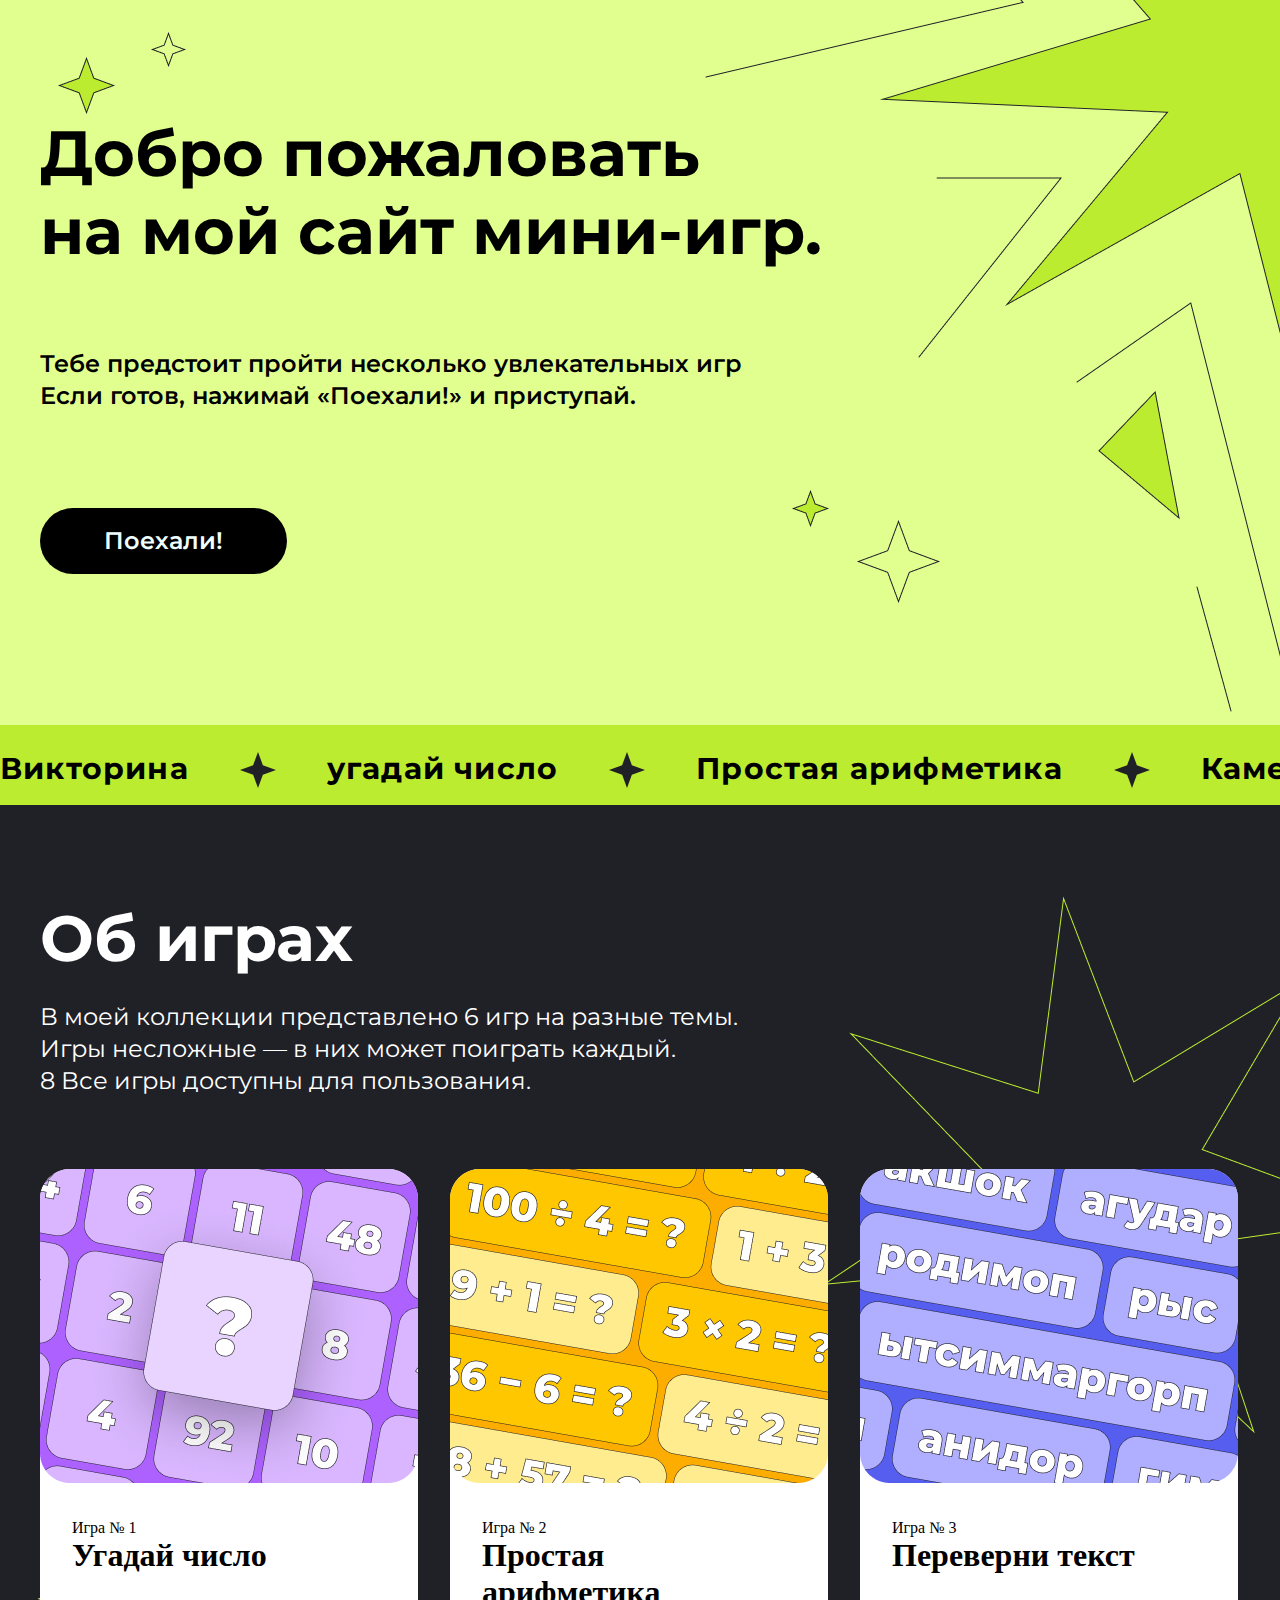
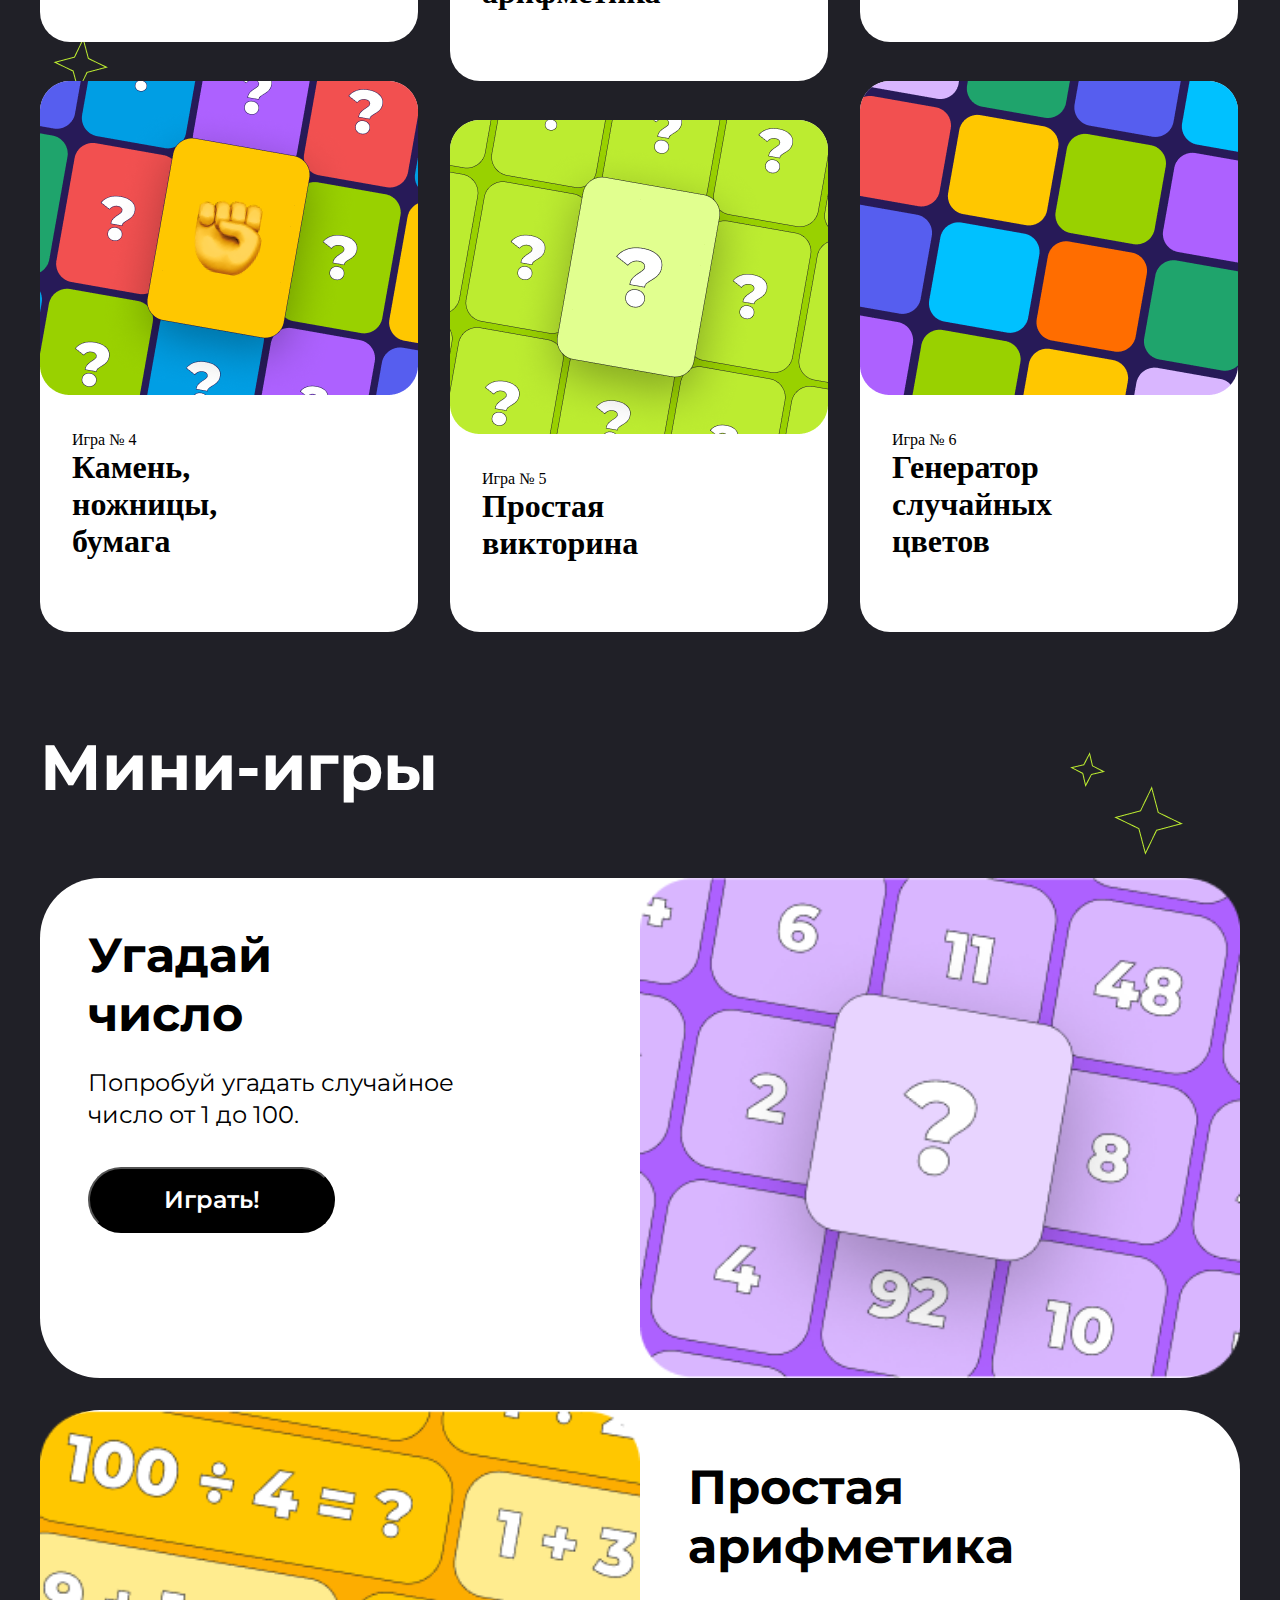
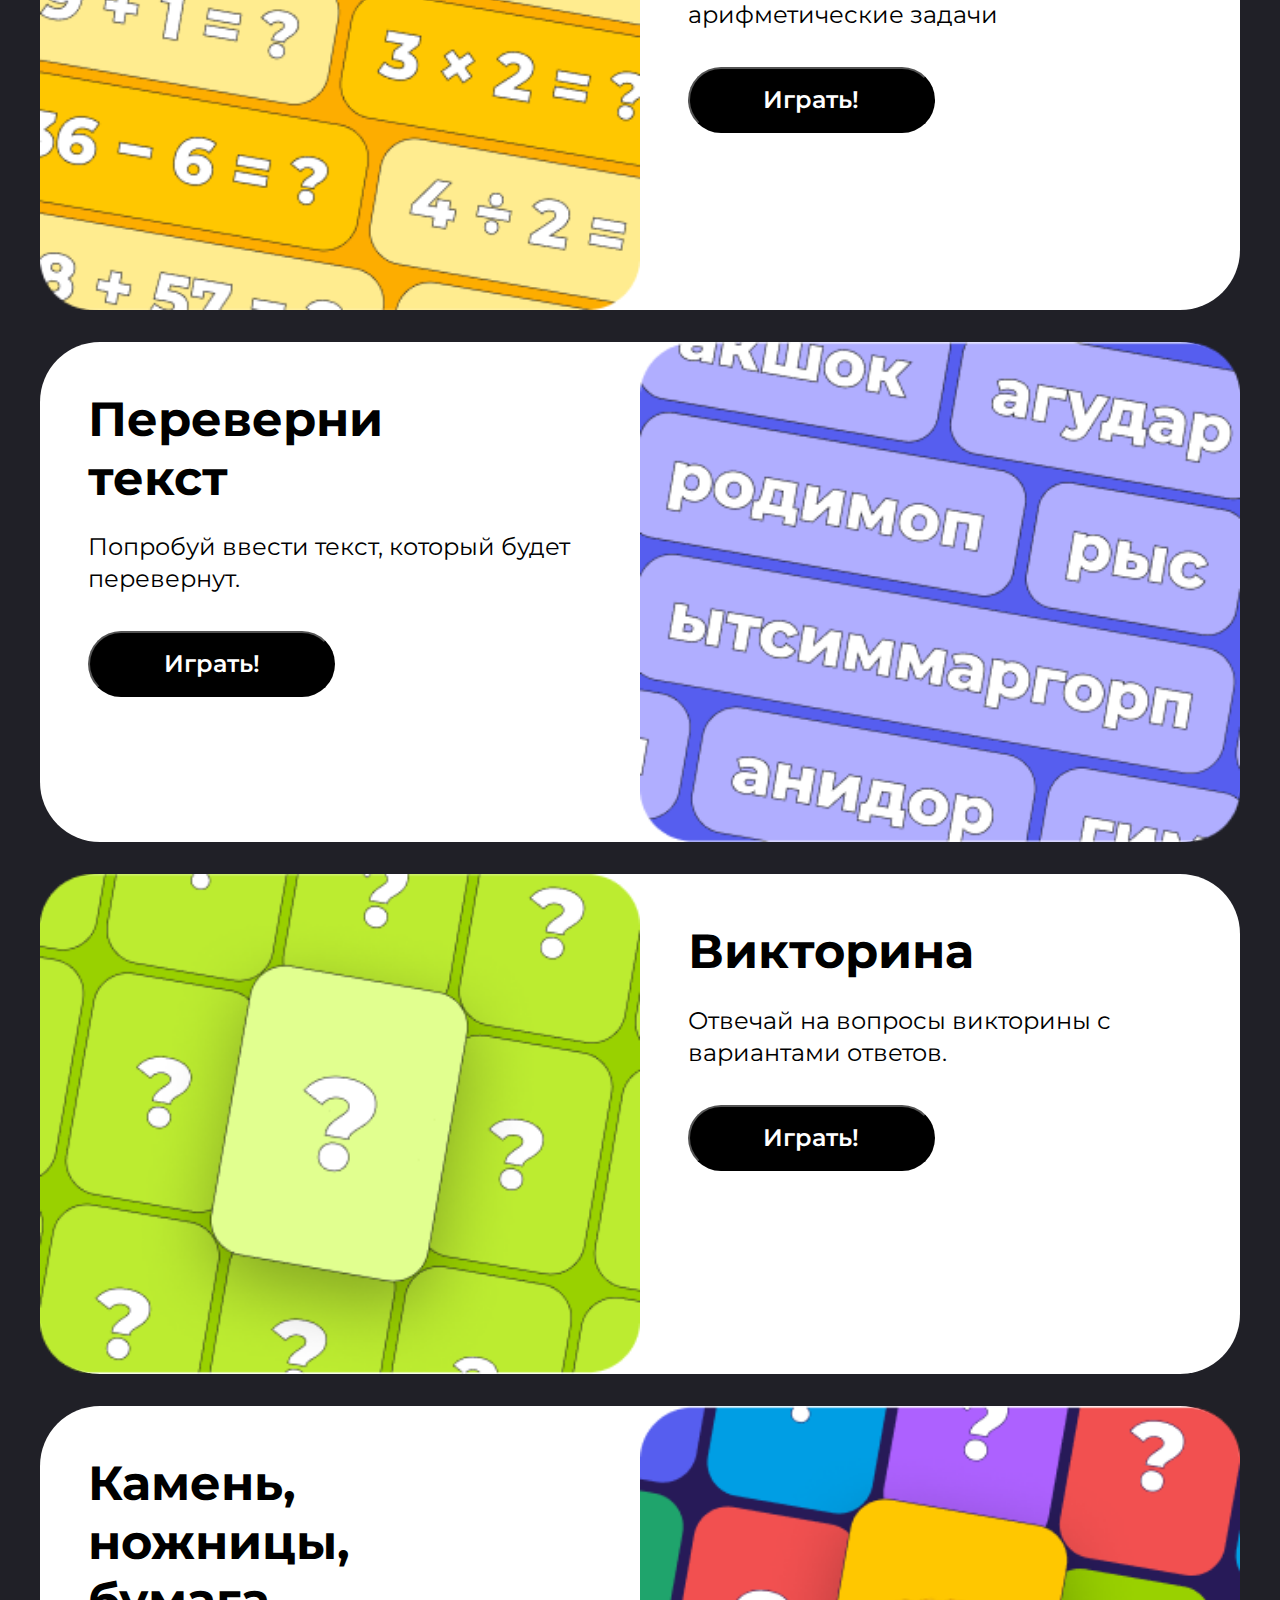
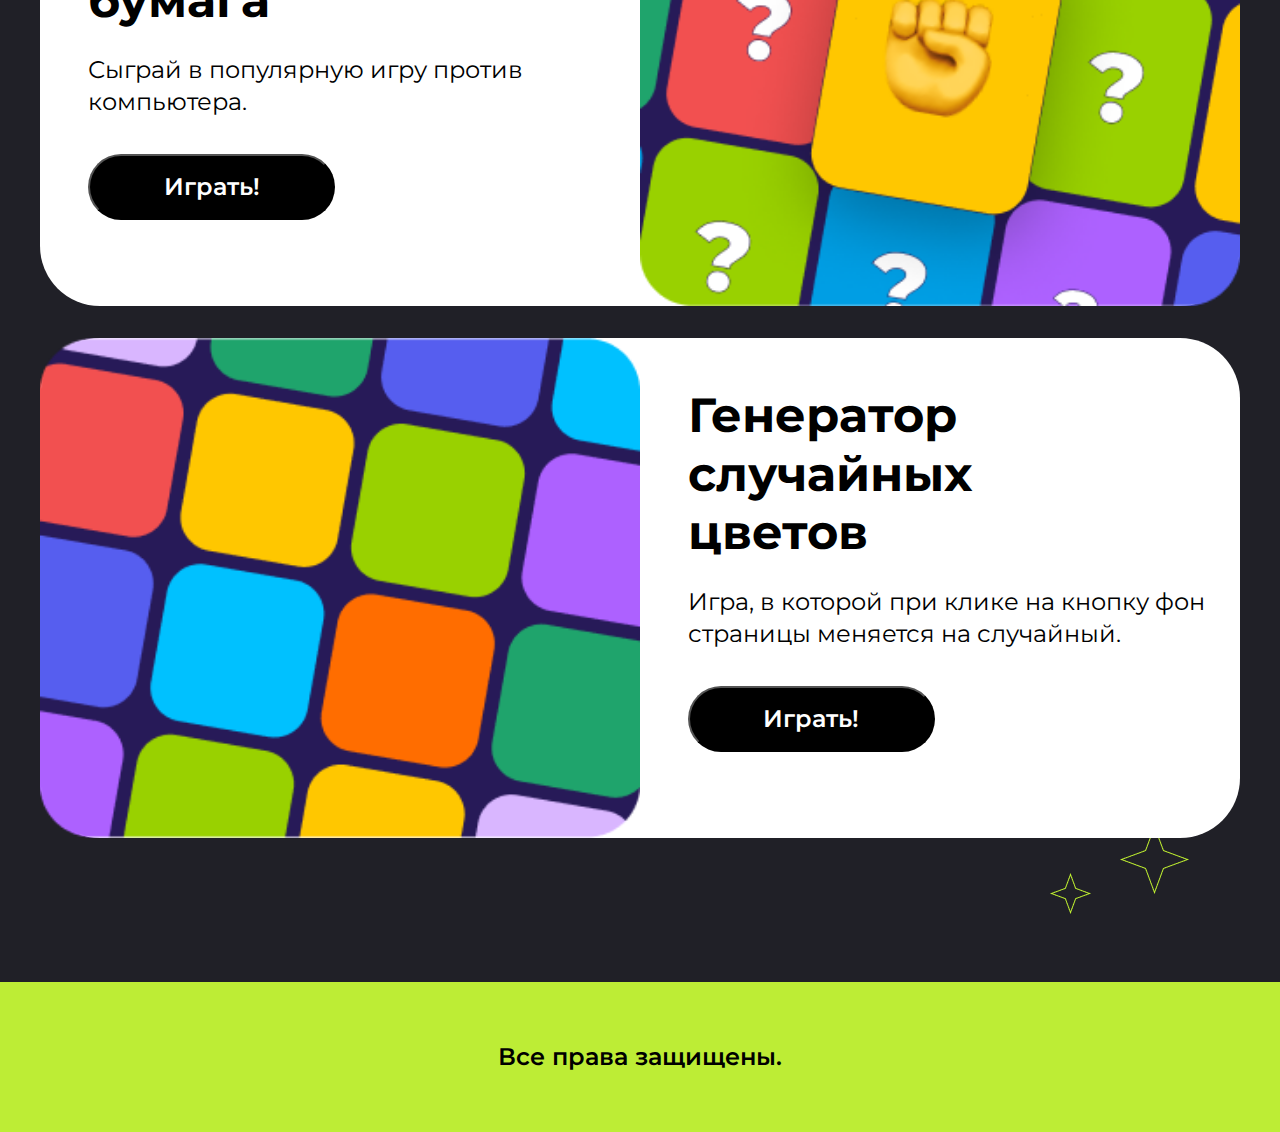
==== commit 1cb35062: "Добавил редми файл и поправил ссылки." ====
--- a/index.html
+++ b/index.html
@@ -54,21 +54,21 @@
          Все игры доступны для пользования.</p> 
         </div>
 <div class="box-top">
- <div class="one wrapper" id="one">
+ <div class="one wrapper" >
   <a href="#one"><img class="mobile-img" src="./img/game1.png" alt="box_image"></a>
   <div class="cart-fon">
   <div class="cart-text">Игра № 1</div>
   <h1 class="cart-name">Угадай число</h1>
 </div>
   </div>
-    <div class="two wrapper" id="two">
+    <div class="two wrapper" >
         <a href="#two"><img class="mobile-img" src="./img/game2.png" alt="box_image"></a>
         <div class="cart-fon">
             <div class="cart-text">Игра № 2</div>
             <h1 class="cart-name">Простая <br> арифметика</h1>
           </div>
         </div>
-    <div class="one wrapper" id="free">
+    <div class="one wrapper">
        <a href="#free"> <img class="mobile-img" src="./img/game3.png" alt="box_image"></a>
         <div class="cart-fon">
             <div class="cart-text">Игра № 3</div>
@@ -77,8 +77,8 @@
     </div>
 </div>
 <div class="box-bottom">
-    <div class="four wrapper" id="game-four" >
-        <a href="#"><img class="mobile-img" src="./img/game4.png" alt="box_image"></a>
+    <div class="four wrapper" >
+        <a href="#five"><img class="mobile-img" src="./img/game4.png" alt="box_image"></a>
         <div class="cart-fon">
             <div class="cart-text">Игра № 4</div>
             <h1 class="cart-name">Камень,<br>
@@ -86,8 +86,8 @@
                                   бумага</h1>
           </div>
     </div>
-    <div class="two wrapper" id="four">
-            <a href="#five"><img class="mobile-img" src="./img/game5.png" alt="box_image"></a>
+    <div class="two wrapper" >
+            <a href="#four"><img class="mobile-img" src="./img/game5.png" alt="box_image"></a>
             <div class="cart-fon">
                 <div class="cart-text">Игра № 5</div>
                 <h1 class="cart-name">Простая <br>
@@ -95,7 +95,7 @@
               </div>
     </div>
 
-    <div class="four wrapper" id="six">
+    <div class="four wrapper">
        <a href="#six"><img class="mobile-img" src="./img/game6.png" alt="box_image"></a>
         <div class="cart-fon">
             <div class="cart-text">Игра № 6</div>
@@ -111,49 +111,49 @@
         <h1 class="text-mini" >Мини-игры</h1>
     </div>
         <div class="gap-games">
-    <article class="cart1">
-        <a  href="#one"> <img class="img-mini" src="./img/minigame1.png" alt=""></a>
+    <article class="cart1" id="one">
+         <img class="img-mini" src="./img/minigame1.png" alt="" >
         <div class="info">
             <h2 class="text-gamemini">Угадай число</h2>
             <p class="text-random">Попробуй угадать случайное <br>
                                    число от 1 до 100.</p>
-            <button href="#one" onclick="starGame();"  class="button-mini" alt ="#one">Играть!</button>
+            <button  onclick="starGame();"  class="button-mini">Играть!</button>
         </div>
     </article>
-    <article class="cart2">
-        <a href="#two"> <img class="img-mini" src="./img/minigame2.png" alt=""></a>
+    <article class="cart2" id="two">
+        <img class="img-mini" src="./img/minigame2.png" alt="">
         <div class="info">
             <h2 class="text-gamemini">Простая арифметика</h2>
             <p class="text-random"> арифметические задачи</p>
-            <button href="#two" onclick="game2();" class="button-mini">Играть!</button>
+            <button  onclick="game2();" class="button-mini">Играть!</button>
         </div>
     </article>
-    <article class="cart1">
-        <a href="#free"> <img class="img-mini" src="./img/minigame3.png" alt=""></a>
+    <article class="cart1" id="free">
+         <img class="img-mini" src="./img/minigame3.png" alt="">
         <div class="info">
             <h2 class="text-gamemini">Переверни текст</h2>
             <p class="text-random">Попробуй ввести текст, который будет перевернут.</p>
-            <button href="#free" onclick="game3();" class="button-mini">Играть!</button>
+            <button onclick="game3();" class="button-mini">Играть!</button>
         </div>
     </article>
-    <article class="cart2">
-        <a href="#four"> <img class="img-mini" src="./img/minigame4.png" alt=""></a>
+    <article class="cart2" id="four">
+         <img class="img-mini" src="./img/minigame4.png" alt="">
         <div class="info">
             <h2 class="text-gamemini">Викторина</h2>
             <p class="text-random">Отвечай на вопросы викторины с вариантами ответов. </p>
-            <button href="#four" onclick="Victorina();" class="button-mini">Играть!</button>
+            <button  onclick="Victorina();" class="button-mini">Играть!</button>
         </div>
     </article>
-    <article class="cart3">
-        <a href="#five"> <img class="img-mini" src="./img/minigame5.png" alt=""></a>
+    <article class="cart3" id="five">
+         <img class="img-mini" src="./img/minigame5.png" alt="">
         <div class="info">
             <h2 class="text-gamemini">Камень, ножницы, бумага</h2>
             <p class="text-random">Сыграй в популярную игру против компьютера.</p>
-            <button href="#five" onclick="game5();" class="button-mini">Играть!</button>
+            <button onclick="game5();" class="button-mini">Играть!</button>
         </div>
     </article>
-    <article class=" cart4">
-        <a href="#six"> <img class="img-mini" src="./img/minigame6.png" alt=""></a>
+    <article class=" cart4" id="six">
+        <img class="img-mini" src="./img/minigame6.png" alt="">
         <div class="info">
             <h2 class="text-gamemini">Генератор случайных цветов</h2>
             <p class="text-random">Игра, в которой при клике на кнопку фон страницы меняется на случайный.</p>
@@ -165,6 +165,6 @@
 <section class="footer">
     <h1 class="footer-text">Все права защищены.</h1>
 </section>
-<!-- <script src="allgames.js"></script> -->
+<script src="allgames.js"></script>
 </body>
 </html>--- a/style.css
+++ b/style.css
@@ -223,7 +223,7 @@
   opacity: 0px;
 }
 
-.cart-text {
+.cart__text {
   font-family: Montserrat;
   font-size: 16px;
   font-weight: 500;
@@ -242,7 +242,7 @@
   background-color: rgba(247, 247, 247, 0.838);
 }
 
-.cart-name {
+.cart__name {
   font-family: Montserrat;
   font-size: 32px;
   font-weight: 700;
